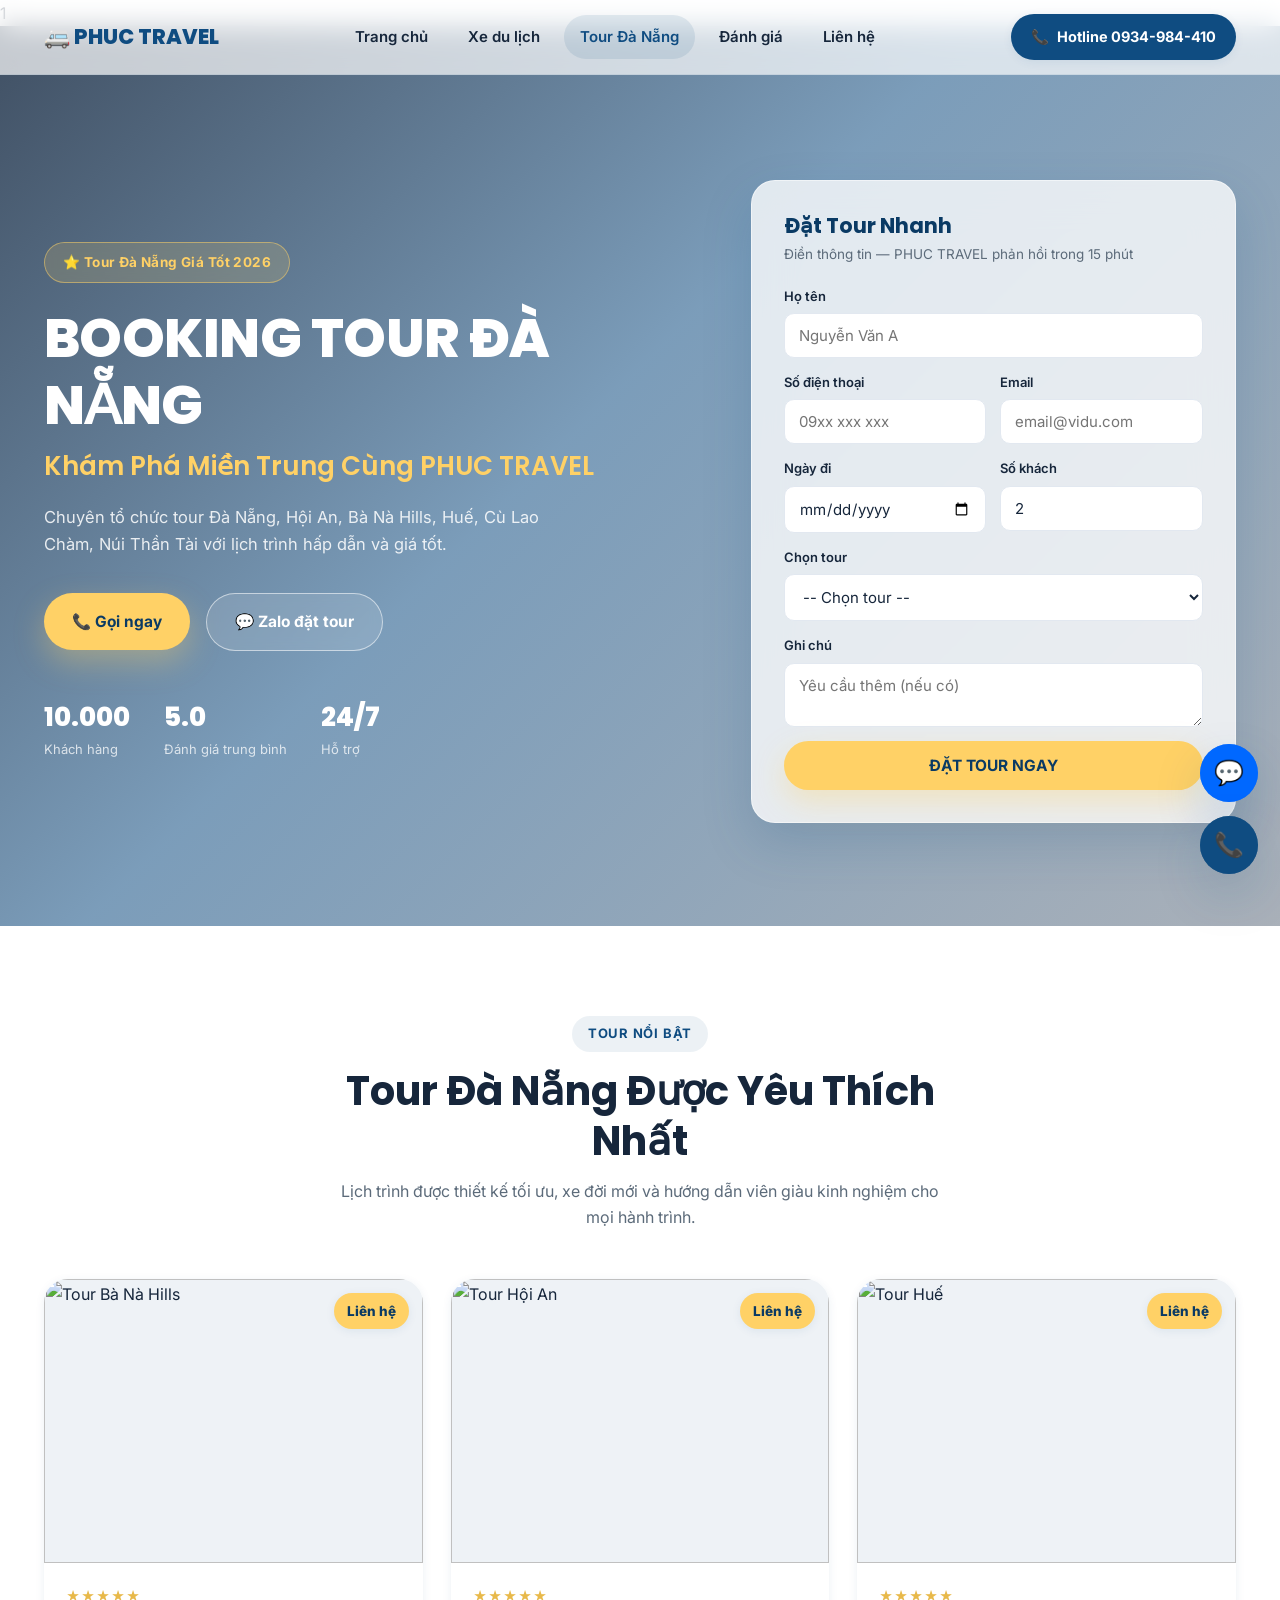
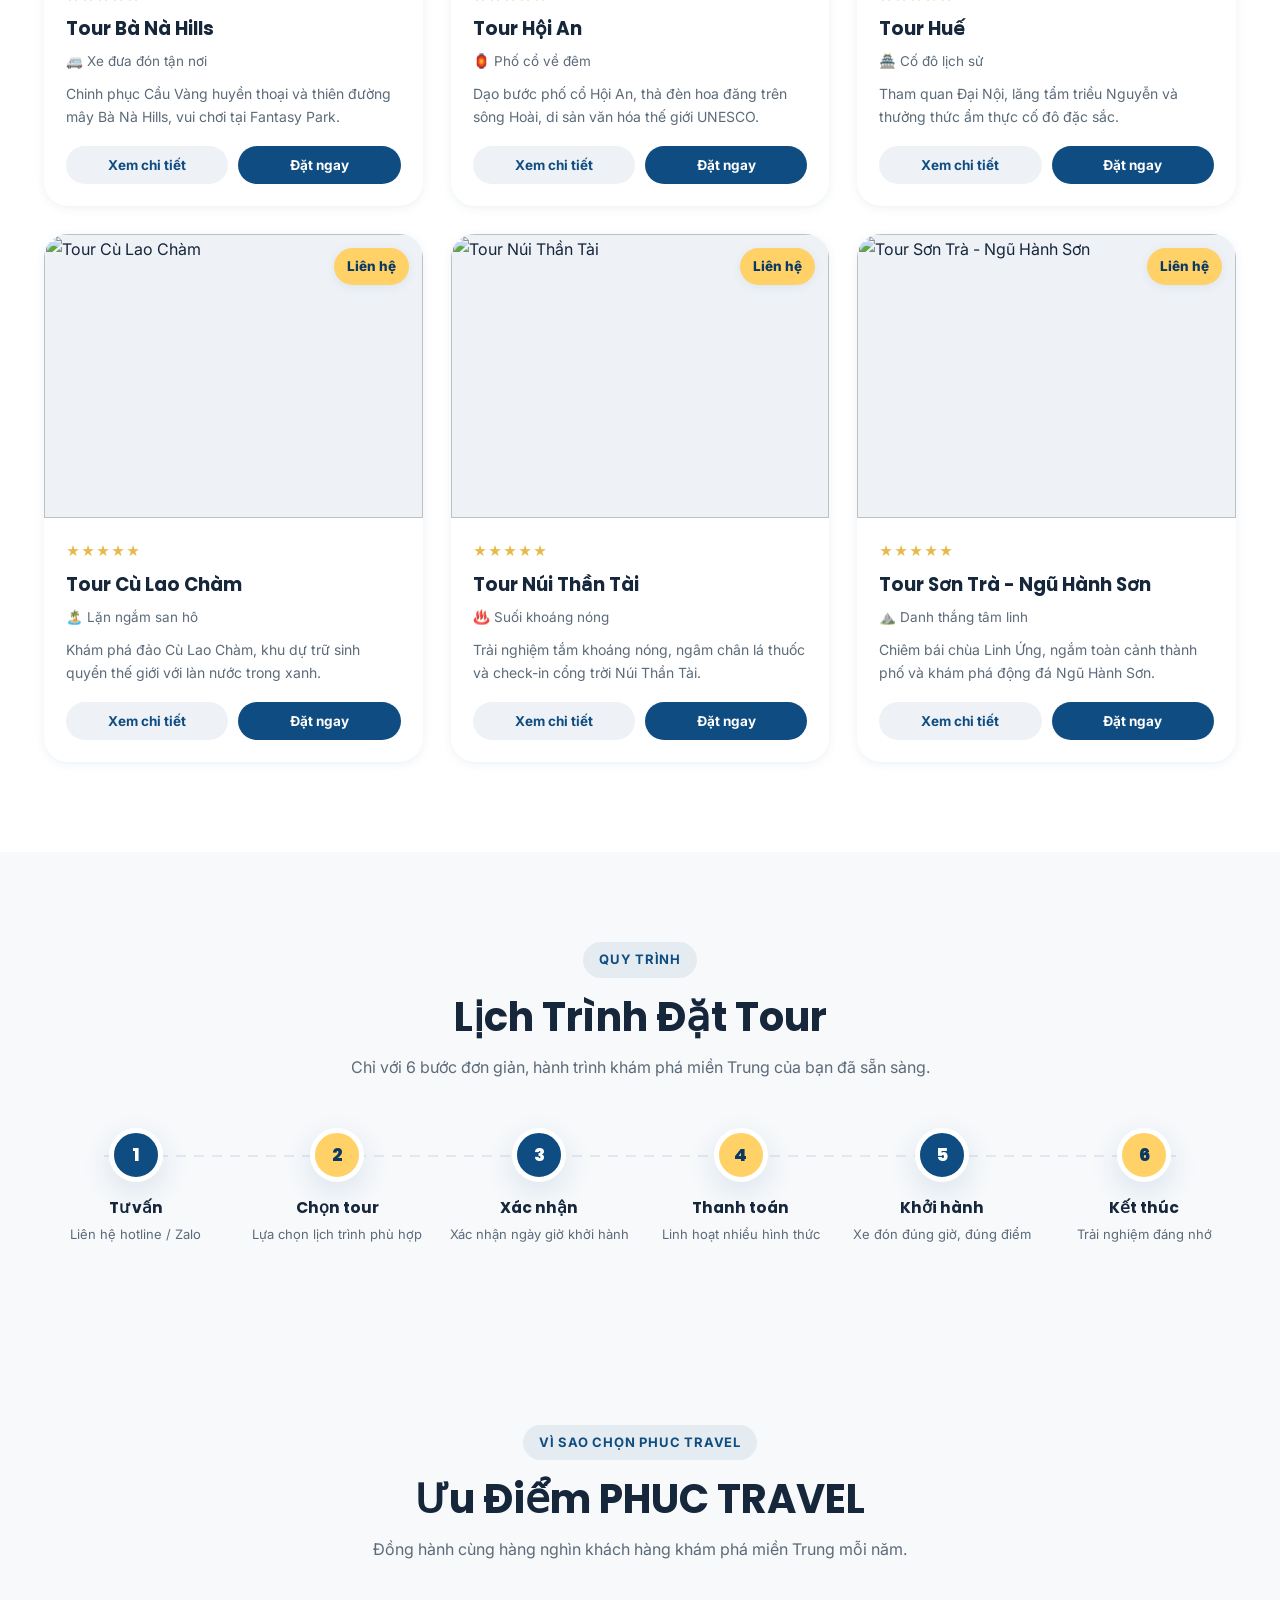
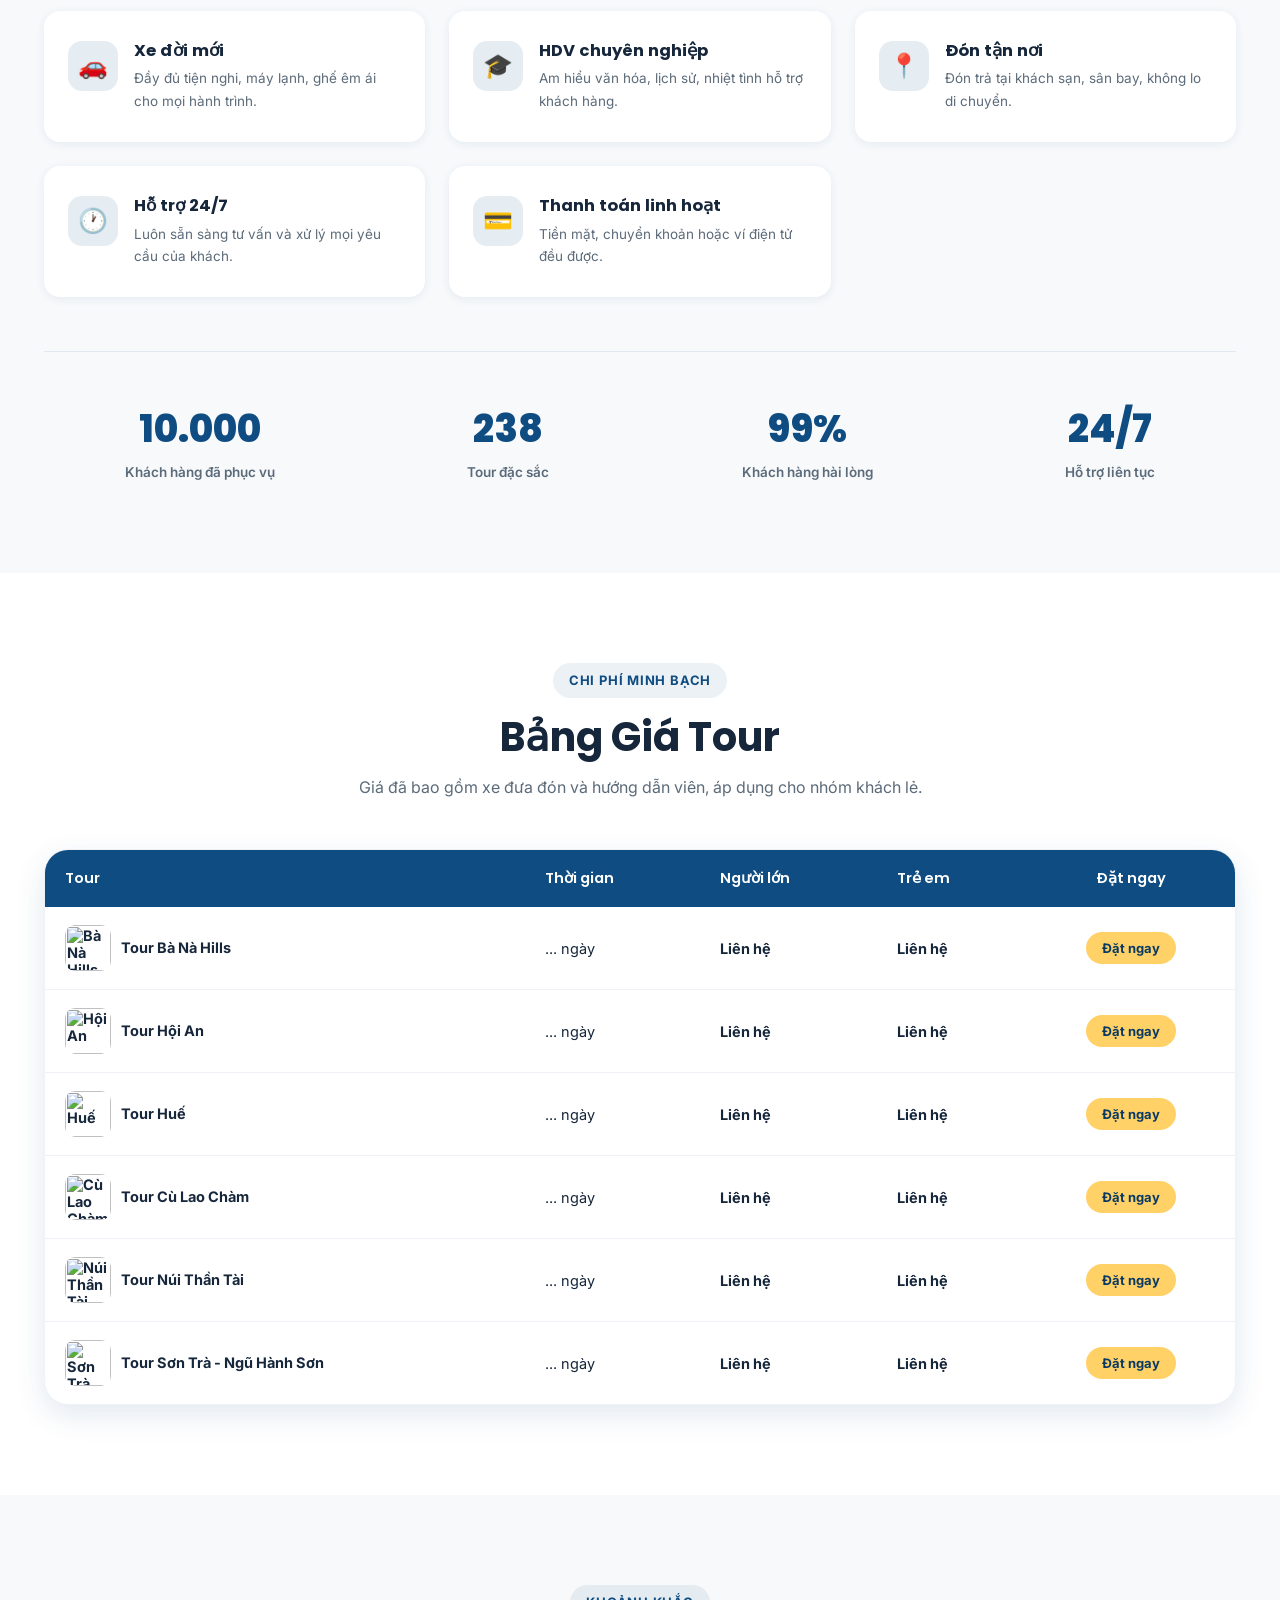
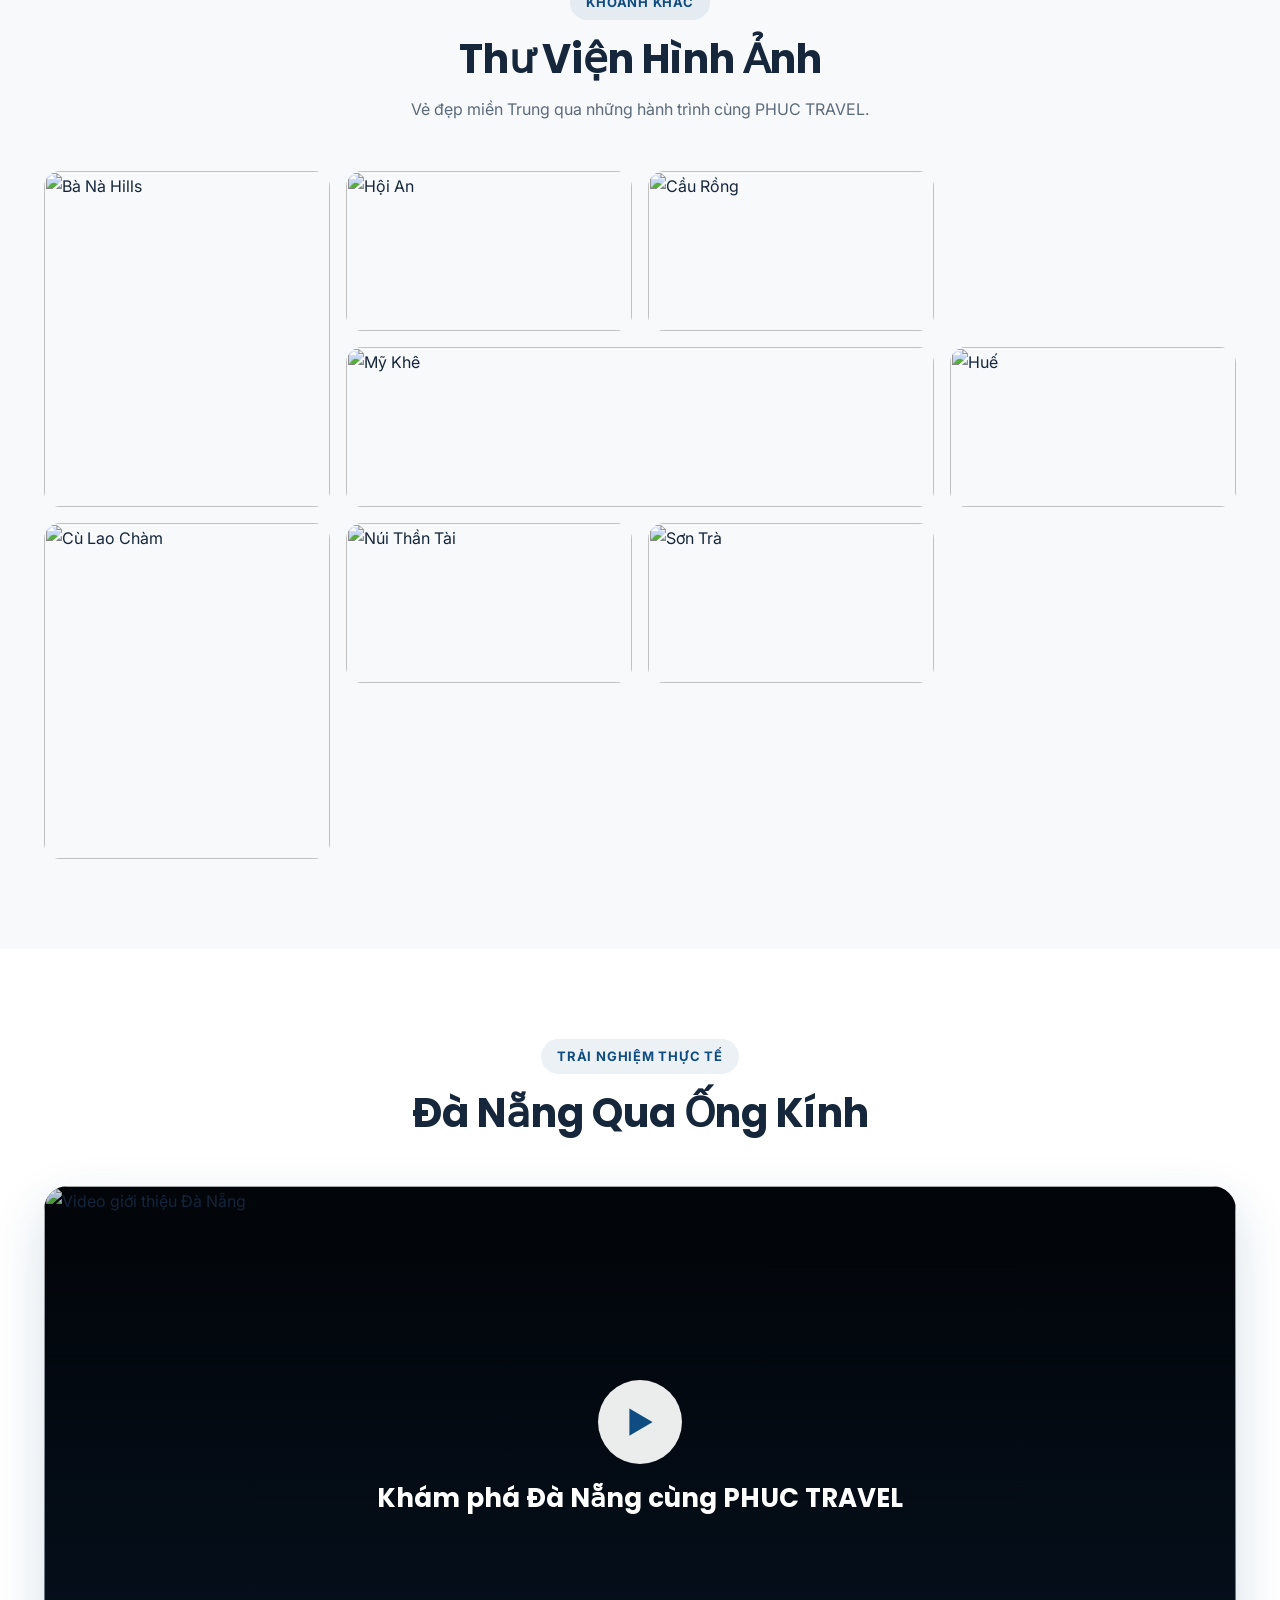
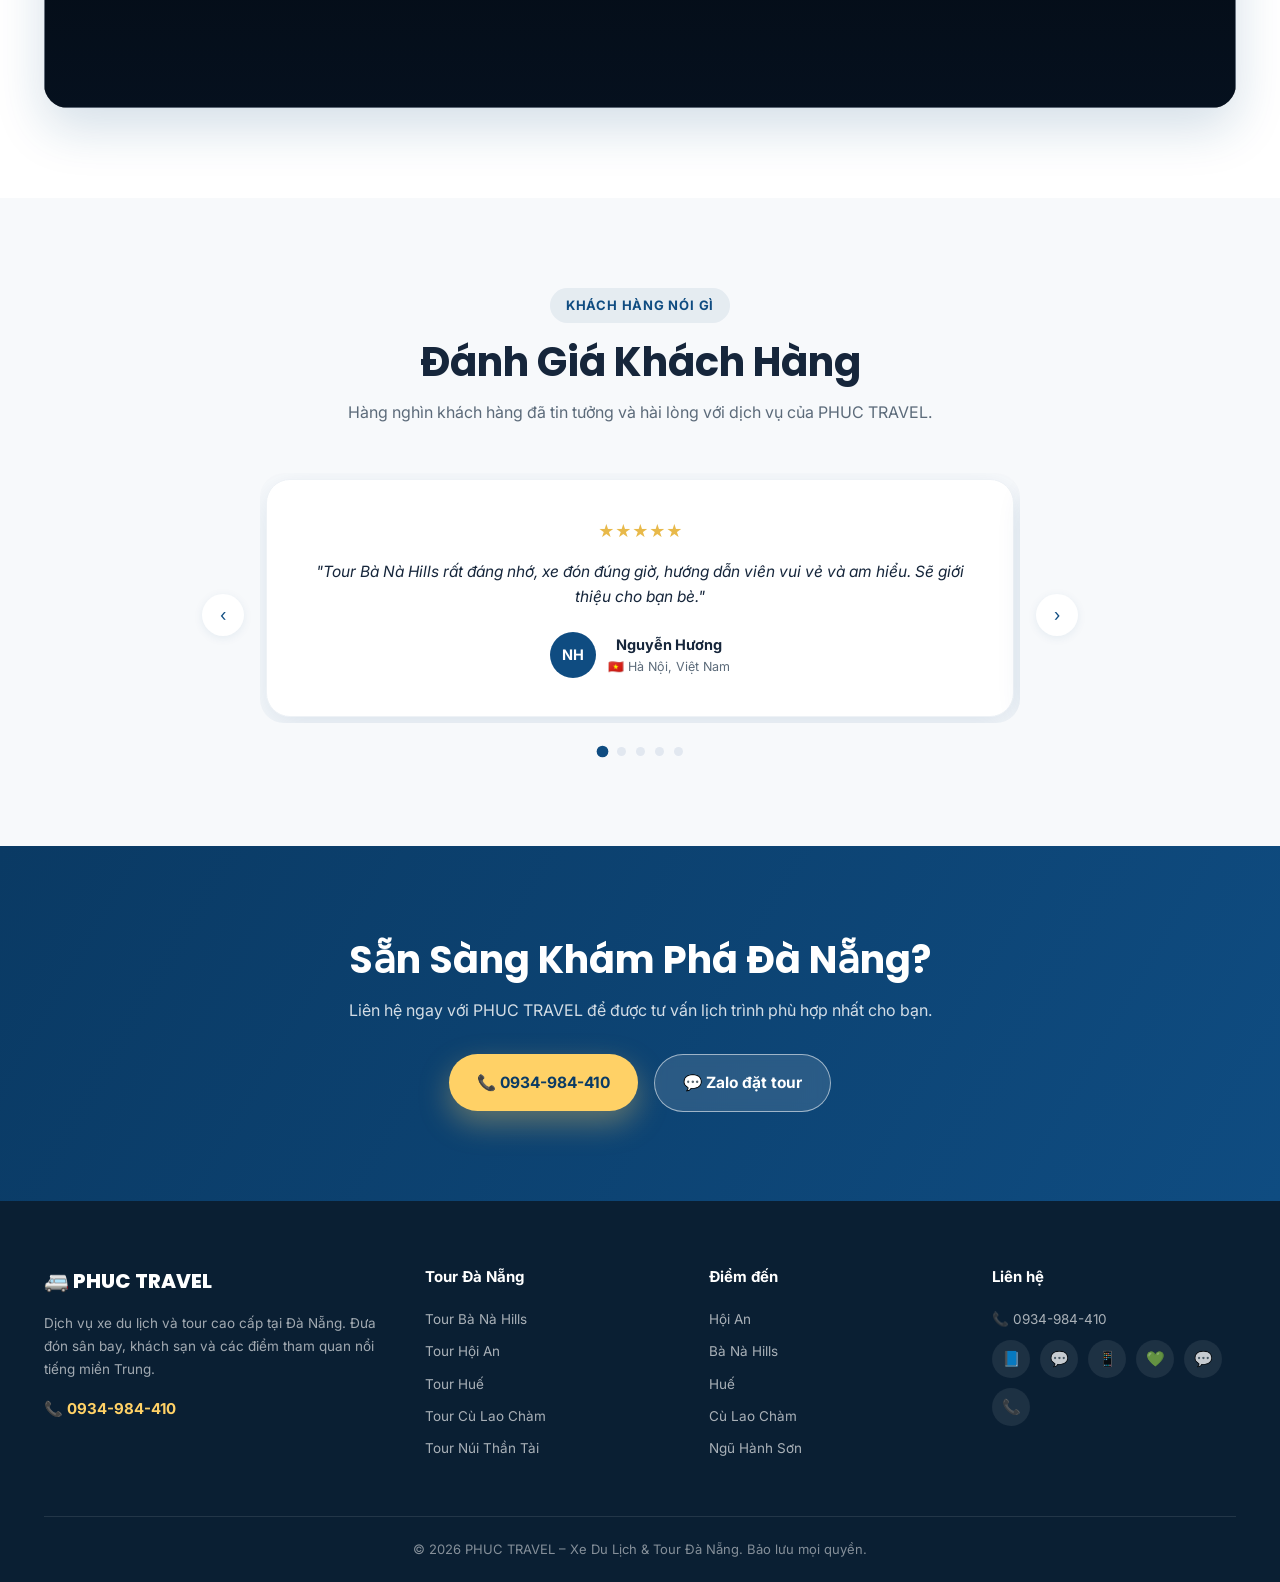
==== booking-tour-da-nang.html @ f53165da "Add files via upload" ====
1<!DOCTYPE html>
<html lang="vi">
<head>
<meta charset="UTF-8">
<meta name="viewport" content="width=device-width, initial-scale=1.0">

<!-- ============================= SEO META ============================= -->
<title>Tour Đà Nẵng Giá Tốt | Tour Bà Nà Hills - Hội An - Huế | PHUC TRAVEL</title>
<meta name="description" content="Đặt tour Đà Nẵng giá tốt cùng PHUC TRAVEL. Tour Bà Nà Hills, Hội An, Huế, Cù Lao Chàm, Núi Thần Tài. Xe đưa đón tận nơi, hỗ trợ 24/7.">
<meta name="keywords" content="booking tour Đà Nẵng, tour Đà Nẵng giá rẻ, tour Bà Nà Hills, tour Hội An, tour Huế, tour Cù Lao Chàm, tour Núi Thần Tài, PHUC TRAVEL">
<meta name="author" content="PHUC TRAVEL">
<meta name="robots" content="index, follow">
<link rel="canonical" href="https://phuctravel.com/booking-tour-da-nang.html">

<!-- Open Graph -->
<meta property="og:type" content="website">
<meta property="og:locale" content="vi_VN">
<meta property="og:url" content="https://phuctravel.com/booking-tour-da-nang.html">
<meta property="og:title" content="Tour Đà Nẵng Giá Tốt | PHUC TRAVEL">
<meta property="og:description" content="Đặt tour Đà Nẵng giá tốt cùng PHUC TRAVEL. Tour Bà Nà Hills, Hội An, Huế, Cù Lao Chàm, Núi Thần Tài. Xe đưa đón tận nơi, hỗ trợ 24/7.">
<meta property="og:image" content="https://images.unsplash.com/photo-1523482580672-f109ba8cb9be?w=1200&q=80">

<!-- Preconnect for performance -->
<link rel="preconnect" href="https://fonts.googleapis.com">
<link rel="preconnect" href="https://fonts.gstatic.com" crossorigin>
<link rel="preconnect" href="https://images.unsplash.com">
<link rel="dns-prefetch" href="https://images.unsplash.com">
<link href="https://fonts.googleapis.com/css2?family=Poppins:wght@500;600;700;800&family=Inter:wght@400;500;600;700&display=swap" rel="stylesheet">

<!-- Favicon (emoji as data uri keeps single-file rule) -->


<link rel="icon" href="data:image/svg+xml,<svg xmlns=%22http://www.w3.org/2000/svg%22 viewBox=%220 0 100 100%22><text y=%22.9em%22 font-size=%2290%22>🚐</text></svg>">


<!-- ============================= JSON-LD SCHEMA ============================= -->
<script type="application/ld+json">
{
  "@context": "https://schema.org",
  "@graph": [
    {
      "@type": "TravelAgency",
      "@id": "https://phuctravel.com/#agency",
      "name": "PHUC TRAVEL",
      "url": "https://phuctravel.com/",
      "logo": "https://phuctravel.com/logo.png",
      "image": "https://images.unsplash.com/photo-1523482580672-f109ba8cb9be?w=1200&q=80",
      "telephone": "+84934984410",
      "priceRange": "$$",
      "address": {
        "@type": "PostalAddress",
        "addressLocality": "Đà Nẵng",
        "addressCountry": "VN"
      },
      "areaServed": "Đà Nẵng, Hội An, Huế",
      "sameAs": [
        "https://www.facebook.com/phuctravel43",
        "https://zalo.me/0934984410"
      ]
    },
    {
      "@type": "BreadcrumbList",
      "itemListElement": [
        { "@type": "ListItem", "position": 1, "name": "Trang chủ", "item": "https://phuctravel.com/" },
        { "@type": "ListItem", "position": 2, "name": "Tour Đà Nẵng", "item": "https://phuctravel.com/booking-tour-da-nang.html#tours" },
        { "@type": "ListItem", "position": 3, "name": "Booking Tour Đà Nẵng", "item": "https://phuctravel.com/booking-tour-da-nang.html" }
      ]
    },
    {
      "@type": "TouristTrip",
      "name": "Tour Bà Nà Hills",
      "description": "Khám phá Cầu Vàng và thiên đường mây Bà Nà Hills trong ngày cùng PHUC TRAVEL.",
      "provider": { "@id": "https://phuctravel.com/#agency" },
      "offers": { "@type": "Offer", "price": "Liên hệ", "priceCurrency": "VND" }
    },
    {
      "@type": "TouristTrip",
      "name": "Tour Hội An",
      "description": "Tham quan phố cổ Hội An, di sản văn hóa thế giới UNESCO, cùng PHUC TRAVEL.",
      "provider": { "@id": "https://phuctravel.com/#agency" },
      "offers": { "@type": "Offer", "price": "Liên hệ", "priceCurrency": "VND" }
    },
    {
      "@type": "TouristTrip",
      "name": "Tour Huế",
      "description": "Khám phá cố đô Huế, Đại Nội và lăng tẩm triều Nguyễn trong ngày.",
      "provider": { "@id": "https://phuctravel.com/#agency" },
      "offers": { "@type": "Offer", "price": "Liên hệ", "priceCurrency": "VND" }
    },
    {
      "@type": "TouristTrip",
      "name": "Tour Cù Lao Chàm",
      "description": "Lặn ngắm san hô và khám phá đảo Cù Lao Chàm, khu dự trữ sinh quyển thế giới.",
      "provider": { "@id": "https://phuctravel.com/#agency" },
      "offers": { "@type": "Offer", "price": "Liên hệ", "priceCurrency": "VND" }
    },
    {
      "@type": "TouristTrip",
      "name": "Tour Núi Thần Tài",
      "description": "Trải nghiệm tắm suối khoáng nóng và khám phá Núi Thần Tài.",
      "provider": { "@id": "https://phuctravel.com/#agency" },
      "offers": { "@type": "Offer", "price": "Liên hệ", "priceCurrency": "VND" }
    },
    {
      "@type": "TouristTrip",
      "name": "Tour Sơn Trà - Ngũ Hành Sơn",
      "description": "Khám phá bán đảo Sơn Trà và danh thắng Ngũ Hành Sơn trong ngày.",
      "provider": { "@id": "https://phuctravel.com/#agency" },
      "offers": { "@type": "Offer", "price": "Liên hệ", "priceCurrency": "VND" }
    },
    {
      "@type": "FAQPage",
      "mainEntity": [
        { "@type": "Question", "name": "Làm thế nào để đặt tour Đà Nẵng tại PHUC TRAVEL?", "acceptedAnswer": { "@type": "Answer", "text": "Bạn có thể điền form đặt tour nhanh trên website, gọi hotline 0934-984-410 hoặc nhắn Zalo để được tư vấn và xác nhận lịch trình." } },
        { "@type": "Question", "name": "Giá tour đã bao gồm những gì?", "acceptedAnswer": { "@type": "Answer", "text": "Giá tour đã bao gồm xe đưa đón, hướng dẫn viên và các chi phí cố định theo chương trình, chưa bao gồm vé tham quan tại một số điểm có công bố riêng." } },
        { "@type": "Question", "name": "Tôi có thể thanh toán bằng hình thức nào?", "acceptedAnswer": { "@type": "Answer", "text": "PHUC TRAVEL hỗ trợ thanh toán tiền mặt, chuyển khoản ngân hàng hoặc ví điện tử, linh hoạt theo nhu cầu khách hàng." } },
        { "@type": "Question", "name": "Có thể hủy hoặc đổi ngày tour không?", "acceptedAnswer": { "@type": "Answer", "text": "Khách hàng có thể đổi ngày khởi hành miễn phí nếu báo trước 24 giờ, chính sách hủy tour áp dụng theo từng loại tour cụ thể." } },
        { "@type": "Question", "name": "Tour có đón tại khách sạn không?", "acceptedAnswer": { "@type": "Answer", "text": "Có, PHUC TRAVEL đón và trả khách tận nơi tại khách sạn hoặc địa điểm lưu trú trong khu vực Đà Nẵng, Hội An." } },
        { "@type": "Question", "name": "Trẻ em có được giảm giá không?", "acceptedAnswer": { "@type": "Answer", "text": "Trẻ em dưới 1 mét được miễn phí, từ 1 đến 1,4 mét áp dụng giá ưu đãi, chi tiết xem tại bảng giá tour." } },
        { "@type": "Question", "name": "Thời gian phản hồi đặt tour là bao lâu?", "acceptedAnswer": { "@type": "Answer", "text": "PHUC TRAVEL phản hồi yêu cầu đặt tour trong vòng 15 phút kể từ khi nhận thông tin." } },
        { "@type": "Question", "name": "Tour Bà Nà Hills có bao gồm vé cáp treo không?", "acceptedAnswer": { "@type": "Answer", "text": "Giá tour cơ bản chưa bao gồm vé cáp treo, quý khách có thể yêu cầu PHUC TRAVEL hỗ trợ mua vé trọn gói khi đặt tour." } },
        { "@type": "Question", "name": "PHUC TRAVEL có hỗ trợ tour ghép đoàn hay riêng theo gia đình không?", "acceptedAnswer": { "@type": "Answer", "text": "PHUC TRAVEL có cả hình thức tour ghép đoàn tiết kiệm và tour riêng theo gia đình, nhóm bạn theo yêu cầu." } },
        { "@type": "Question", "name": "Liên hệ PHUC TRAVEL qua những kênh nào?", "acceptedAnswer": { "@type": "Answer", "text": "Quý khách có thể liên hệ qua hotline 0934-984-410, Zalo, Facebook, WhatsApp, Line hoặc WeChat." } }
      ]
    }
  ]
}
</script>

<style>
/* ====================================================================
   PHUC TRAVEL — Booking Tour Đà Nẵng
   CSS đồng bộ với hệ thống màu / font của phuctravel.com
   ==================================================================== */

:root{
  --primary:#0F4C81;
  --primary-dark:#0a3a64;
  --primary-light:#1c6bb3;
  --secondary:#FFD166;
  --secondary-dark:#e8b94a;
  --bg:#FFFFFF;
  --gray-50:#f7f9fb;
  --gray-100:#eef2f6;
  --gray-200:#e2e8f0;
  --text-dark:#16263b;
  --text-gray:#5c6b7a;
  --white:#ffffff;
  --radius-sm:10px;
  --radius-md:16px;
  --radius-lg:24px;
  --radius-full:999px;
  --shadow-sm:0 2px 10px rgba(15,76,129,.08);
  --shadow-md:0 10px 30px rgba(15,76,129,.12);
  --shadow-lg:0 20px 50px rgba(15,76,129,.18);
  --glass:rgba(255,255,255,.78);
  --font-head:'Poppins',sans-serif;
  --font-body:'Inter',sans-serif;
}

*{margin:0;padding:0;box-sizing:border-box;}
html{scroll-behavior:smooth;}
body{
  font-family:var(--font-body);
  color:var(--text-dark);
  background:var(--bg);
  line-height:1.65;
  overflow-x:hidden;
  -webkit-font-smoothing:antialiased;
}
img{max-width:100%;display:block;}
a{text-decoration:none;color:inherit;}
ul{list-style:none;}
button{font-family:inherit;cursor:pointer;border:none;background:none;}
input,select,textarea{font-family:inherit;font-size:15px;}
.container{max-width:1240px;margin:0 auto;padding:0 24px;}
section{position:relative;}
h1,h2,h3,h4{font-family:var(--font-head);color:var(--text-dark);line-height:1.25;}

/* ---------- Reveal-on-scroll base classes ---------- */
.reveal{opacity:0;transform:translateY(36px);transition:opacity .8s cubic-bezier(.22,.9,.32,1),transform .8s cubic-bezier(.22,.9,.32,1);}
.reveal.fade-in{transform:none;}
.reveal.zoom-in{transform:scale(.92);}
.reveal.is-visible{opacity:1;transform:none;}
@media (prefers-reduced-motion:reduce){
  .reveal{opacity:1;transform:none;transition:none;}
}

/* ---------- Eyebrow / section heading ---------- */
.eyebrow{
  display:inline-flex;align-items:center;gap:8px;
  font-size:13px;font-weight:700;letter-spacing:.06em;text-transform:uppercase;
  color:var(--primary);background:rgba(15,76,129,.08);
  padding:7px 16px;border-radius:var(--radius-full);margin-bottom:14px;
}
.section-title{font-size:clamp(26px,3.4vw,40px);font-weight:700;margin-bottom:12px;}
.section-sub{color:var(--text-gray);font-size:16px;max-width:620px;}
.section-head{text-align:center;margin:0 auto 48px;max-width:680px;}

/* ===================================================================
   HEADER
   =================================================================== */
.site-header{
  position:fixed;top:0;left:0;right:0;z-index:1000;
  background:rgba(255,255,255,.7);
  backdrop-filter:blur(14px);-webkit-backdrop-filter:blur(14px);
  border-bottom:1px solid rgba(15,76,129,.08);
  transition:background .35s ease,box-shadow .35s ease,padding .35s ease;
  padding:14px 0;
}
.site-header.scrolled{background:rgba(255,255,255,.96);box-shadow:var(--shadow-sm);padding:9px 0;}
.header-inner{display:flex;align-items:center;justify-content:space-between;gap:20px;}
.logo{font-family:var(--font-head);font-weight:800;font-size:21px;color:var(--primary);display:flex;align-items:center;gap:8px;white-space:nowrap;}
.logo span{color:var(--secondary-dark);}

.main-nav{display:flex;align-items:center;gap:8px;}
.main-nav a{
  font-weight:600;font-size:15px;color:var(--text-dark);
  padding:10px 16px;border-radius:var(--radius-full);
  transition:background .25s,color .25s;position:relative;
}
.main-nav a:hover{background:rgba(15,76,129,.08);color:var(--primary);}
.main-nav a.active{color:var(--primary);background:rgba(15,76,129,.1);}

.header-actions{display:flex;align-items:center;gap:12px;}
.btn-hotline{
  display:flex;align-items:center;gap:8px;
  background:var(--primary);color:var(--white);
  padding:11px 20px;border-radius:var(--radius-full);
  font-weight:700;font-size:14.5px;white-space:nowrap;
  box-shadow:var(--shadow-sm);transition:transform .25s,box-shadow .25s,background .25s;
}
.btn-hotline:hover{background:var(--primary-light);transform:translateY(-2px);box-shadow:var(--shadow-md);}

.hamburger{display:none;flex-direction:column;gap:5px;width:34px;height:34px;align-items:center;justify-content:center;z-index:1100;}
.hamburger span{display:block;width:24px;height:2.5px;background:var(--primary);border-radius:2px;transition:transform .3s,opacity .3s;}
.hamburger.active span:nth-child(1){transform:translateY(7.5px) rotate(45deg);}
.hamburger.active span:nth-child(2){opacity:0;}
.hamburger.active span:nth-child(3){transform:translateY(-7.5px) rotate(-45deg);}

/* ===================================================================
   HERO
   =================================================================== */
.hero{
  min-height:100vh;display:flex;align-items:center;
  padding:140px 0 90px;position:relative;
  background:
    linear-gradient(135deg,rgba(10,30,55,.78) 0%,rgba(15,76,129,.55) 45%,rgba(10,30,55,.35) 100%),
    url('https://images.unsplash.com/photo-1523482580672-f109ba8cb9be?w=1800&q=80') center/cover no-repeat;
}
.hero-grid{display:grid;grid-template-columns:1.15fr .85fr;gap:50px;align-items:center;}
.hero-badge{
  display:inline-flex;align-items:center;gap:8px;
  background:rgba(255,209,102,.16);border:1px solid rgba(255,209,102,.5);
  color:var(--secondary);font-weight:700;font-size:13.5px;letter-spacing:.03em;
  padding:8px 18px;border-radius:var(--radius-full);margin-bottom:22px;
  backdrop-filter:blur(6px);
}
.hero-content h1{
  color:var(--white);font-weight:800;
  font-size:clamp(32px,5vw,54px);letter-spacing:-.01em;margin-bottom:10px;
}
.hero-content h2{
  color:var(--secondary);font-weight:600;
  font-size:clamp(18px,2.2vw,26px);margin-bottom:22px;
}
.hero-content p{color:rgba(255,255,255,.86);font-size:16.5px;max-width:540px;margin-bottom:34px;}
.hero-cta{display:flex;gap:16px;flex-wrap:wrap;}
.btn{
  display:inline-flex;align-items:center;justify-content:center;gap:9px;
  padding:15px 28px;border-radius:var(--radius-full);
  font-weight:700;font-size:15.5px;transition:transform .25s,box-shadow .25s,background .25s,color .25s;
  white-space:nowrap;
}
.btn-primary{background:var(--secondary);color:var(--primary-dark);box-shadow:0 12px 30px rgba(255,209,102,.35);}
.btn-primary:hover{transform:translateY(-3px);box-shadow:0 16px 36px rgba(255,209,102,.45);}
.btn-outline{background:rgba(255,255,255,.12);color:var(--white);border:1.5px solid rgba(255,255,255,.55);backdrop-filter:blur(6px);}
.btn-outline:hover{background:rgba(255,255,255,.22);transform:translateY(-3px);}
.btn-block{width:100%;}

.hero-stats{display:flex;gap:34px;margin-top:46px;}
.hero-stat b{display:block;color:var(--white);font-family:var(--font-head);font-size:26px;font-weight:800;}
.hero-stat span{color:rgba(255,255,255,.75);font-size:13px;}

/* ---- Quick booking form card ---- */
.quick-form{
  background:var(--glass);backdrop-filter:blur(20px);-webkit-backdrop-filter:blur(20px);
  border:1px solid rgba(255,255,255,.5);
  border-radius:var(--radius-lg);padding:32px;box-shadow:var(--shadow-lg);
}
.quick-form h3{font-size:21px;font-weight:700;margin-bottom:4px;color:var(--primary-dark);}
.quick-form .qf-sub{color:var(--text-gray);font-size:13.5px;margin-bottom:20px;}
.form-row{margin-bottom:14px;}
.form-row label{display:block;font-size:13px;font-weight:600;color:var(--text-dark);margin-bottom:6px;}
.form-row input,.form-row select,.form-row textarea{
  width:100%;padding:12px 14px;border:1.5px solid var(--gray-200);
  border-radius:var(--radius-sm);background:var(--white);color:var(--text-dark);
  transition:border-color .25s,box-shadow .25s;
}
.form-row input:focus,.form-row select:focus,.form-row textarea:focus{
  outline:none;border-color:var(--primary);box-shadow:0 0 0 3px rgba(15,76,129,.12);
}
.form-row textarea{resize:vertical;min-height:64px;}
.form-grid-2{display:grid;grid-template-columns:1fr 1fr;gap:14px;}

/* ===================================================================
   TOUR HOT CARDS
   =================================================================== */
.tours-grid{display:grid;grid-template-columns:repeat(3,1fr);gap:28px;}
.tour-card{
  background:var(--white);border-radius:var(--radius-lg);overflow:hidden;
  box-shadow:var(--shadow-sm);transition:transform .4s cubic-bezier(.22,.9,.32,1),box-shadow .4s;
  display:flex;flex-direction:column;
}
.tour-card:hover{transform:translateY(-10px);box-shadow:var(--shadow-lg);}
.tour-img{position:relative;aspect-ratio:4/3;overflow:hidden;background:var(--gray-100);}
.tour-img img{width:100%;height:100%;object-fit:cover;transition:transform .6s ease;}
.tour-card:hover .tour-img img{transform:scale(1.08);}
.tour-price-tag{
  position:absolute;top:14px;right:14px;background:var(--secondary);color:var(--primary-dark);
  font-weight:800;font-size:13.5px;padding:7px 13px;border-radius:var(--radius-full);box-shadow:var(--shadow-sm);
}
.tour-body{padding:22px;display:flex;flex-direction:column;gap:10px;flex:1;}
.tour-stars{color:var(--secondary-dark);font-size:13.5px;letter-spacing:1px;}
.tour-body h3{font-size:18.5px;font-weight:700;}
.tour-meta{display:flex;align-items:center;gap:6px;color:var(--text-gray);font-size:13.5px;}
.tour-body p{color:var(--text-gray);font-size:14px;flex:1;}
.tour-actions{display:flex;gap:10px;margin-top:8px;}
.btn-sm{padding:11px 16px;font-size:13.5px;border-radius:var(--radius-full);font-weight:700;flex:1;text-align:center;transition:transform .25s,background .25s,color .25s;}
.btn-sm.ghost{background:var(--gray-100);color:var(--primary);}
.btn-sm.ghost:hover{background:var(--gray-200);}
.btn-sm.solid{background:var(--primary);color:var(--white);}
.btn-sm.solid:hover{background:var(--primary-light);transform:translateY(-2px);}

/* ===================================================================
   TIMELINE
   =================================================================== */
.timeline{display:grid;grid-template-columns:repeat(6,1fr);gap:18px;position:relative;}
.timeline::before{
  content:'';position:absolute;top:27px;left:5%;right:5%;height:2px;
  background:repeating-linear-gradient(90deg,var(--gray-200) 0 10px,transparent 10px 18px);
  z-index:0;
}
.tl-step{text-align:center;position:relative;z-index:1;}
.tl-num{
  width:54px;height:54px;border-radius:50%;background:var(--primary);color:var(--white);
  display:flex;align-items:center;justify-content:center;font-family:var(--font-head);
  font-weight:800;font-size:18px;margin:0 auto 16px;box-shadow:var(--shadow-md);
  border:5px solid var(--bg);
}
.tl-step:nth-child(even) .tl-num{background:var(--secondary);color:var(--primary-dark);}
.tl-step h4{font-size:15.5px;font-weight:700;margin-bottom:6px;}
.tl-step p{font-size:13px;color:var(--text-gray);}

/* ===================================================================
   FEATURES / ƯU ĐIỂM
   =================================================================== */
.features-wrap{background:var(--gray-50);}
.features-grid{display:grid;grid-template-columns:repeat(3,1fr);gap:24px;}
.feature-card{
  background:var(--white);border-radius:var(--radius-md);padding:30px 24px;
  box-shadow:var(--shadow-sm);text-align:left;transition:transform .35s,box-shadow .35s;
  display:flex;gap:16px;align-items:flex-start;
}
.feature-card:hover{transform:translateY(-6px);box-shadow:var(--shadow-md);}
.feature-icon{
  width:50px;height:50px;flex:0 0 50px;border-radius:14px;background:rgba(15,76,129,.1);
  display:flex;align-items:center;justify-content:center;font-size:24px;
}
.feature-card h4{font-size:16.5px;font-weight:700;margin-bottom:6px;}
.feature-card p{font-size:13.5px;color:var(--text-gray);}

.stats-strip{display:flex;justify-content:space-around;flex-wrap:wrap;gap:30px;margin-top:54px;padding-top:46px;border-top:1px solid var(--gray-200);}
.stat-item{text-align:center;}
.stat-item b{display:block;font-family:var(--font-head);font-size:38px;font-weight:800;color:var(--primary);}
.stat-item span{color:var(--text-gray);font-size:13.5px;font-weight:600;}

/* ===================================================================
   PRICING TABLE
   =================================================================== */
.price-table-wrap{
  background:var(--white);border-radius:var(--radius-lg);box-shadow:var(--shadow-md);
  overflow:hidden;border:1px solid var(--gray-100);
}
table.price-table{width:100%;border-collapse:collapse;}
.price-table thead tr{background:var(--primary);}
.price-table thead th{color:var(--white);font-family:var(--font-head);font-weight:600;font-size:14.5px;padding:18px 20px;text-align:left;}
.price-table thead th:last-child,.price-table tbody td:last-child{text-align:center;}
.price-table tbody td{padding:18px 20px;font-size:14.5px;border-bottom:1px solid var(--gray-100);color:var(--text-dark);}
.price-table tbody tr{transition:background .25s;}
.price-table tbody tr:hover{background:rgba(255,209,102,.12);}
.price-table tbody tr:last-child td{border-bottom:none;}
.price-table .tour-name{font-weight:700;display:flex;align-items:center;gap:10px;}
.price-table .tour-name img{width:46px;height:46px;border-radius:10px;object-fit:cover;}
.price-cell{font-weight:700;color:var(--primary);}
.mini-btn{
  display:inline-block;background:var(--secondary);color:var(--primary-dark);
  font-weight:700;font-size:13px;padding:8px 16px;border-radius:var(--radius-full);
  transition:transform .25s,box-shadow .25s;
}
.mini-btn:hover{transform:translateY(-2px);box-shadow:var(--shadow-sm);}

/* ===================================================================
   GALLERY (masonry)
   =================================================================== */
.gallery-grid{
  display:grid;grid-template-columns:repeat(4,1fr);grid-auto-rows:160px;gap:16px;
}
.gallery-item{position:relative;border-radius:var(--radius-md);overflow:hidden;cursor:pointer;}
.gallery-item img{width:100%;height:100%;object-fit:cover;transition:transform .5s ease;}
.gallery-item:hover img{transform:scale(1.1);}
.gallery-item::after{
  content:'🔍';position:absolute;inset:0;display:flex;align-items:center;justify-content:center;
  font-size:26px;color:#fff;background:rgba(15,76,129,0);opacity:0;transition:opacity .3s,background .3s;
}
.gallery-item:hover::after{opacity:1;background:rgba(15,76,129,.45);}
.gallery-item span.caption{
  position:absolute;bottom:0;left:0;right:0;padding:10px 12px;
  background:linear-gradient(transparent,rgba(0,0,0,.6));color:#fff;font-size:12.5px;font-weight:600;
  opacity:0;transform:translateY(8px);transition:opacity .3s,transform .3s;
}
.gallery-item:hover span.caption{opacity:1;transform:none;}
.g-tall{grid-row:span 2;}
.g-wide{grid-column:span 2;}

/* Lightbox */
.lightbox{
  position:fixed;inset:0;background:rgba(8,18,30,.92);z-index:2000;
  display:flex;align-items:center;justify-content:center;opacity:0;visibility:hidden;
  transition:opacity .3s;padding:20px;
}
.lightbox.open{opacity:1;visibility:visible;}
.lightbox img{max-width:88vw;max-height:82vh;border-radius:var(--radius-md);box-shadow:0 30px 80px rgba(0,0,0,.5);}
.lightbox-close,.lightbox-prev,.lightbox-next{
  position:absolute;color:#fff;font-size:26px;width:48px;height:48px;border-radius:50%;
  background:rgba(255,255,255,.12);display:flex;align-items:center;justify-content:center;
  transition:background .25s;
}
.lightbox-close:hover,.lightbox-prev:hover,.lightbox-next:hover{background:rgba(255,255,255,.25);}
.lightbox-close{top:24px;right:24px;}
.lightbox-prev{left:24px;top:50%;transform:translateY(-50%);}
.lightbox-next{right:24px;top:50%;transform:translateY(-50%);}

/* ===================================================================
   VIDEO
   =================================================================== */
.video-banner{
  position:relative;border-radius:var(--radius-lg);overflow:hidden;aspect-ratio:16/7;
  box-shadow:var(--shadow-lg);background:#000;
}
.video-banner img{width:100%;height:100%;object-fit:cover;}
.video-banner iframe{width:100%;height:100%;border:0;position:absolute;inset:0;}
.video-overlay{position:absolute;inset:0;background:linear-gradient(180deg,rgba(10,30,55,.15),rgba(10,30,55,.55));display:flex;flex-direction:column;align-items:center;justify-content:center;gap:18px;}
.play-btn{
  width:84px;height:84px;border-radius:50%;background:rgba(255,255,255,.92);
  display:flex;align-items:center;justify-content:center;font-size:30px;color:var(--primary);
  box-shadow:0 0 0 0 rgba(255,255,255,.7);animation:playpulse 2.4s infinite;transition:transform .25s;
}
.play-btn:hover{transform:scale(1.08);}
@keyframes playpulse{
  0%{box-shadow:0 0 0 0 rgba(255,255,255,.55);}
  70%{box-shadow:0 0 0 22px rgba(255,255,255,0);}
  100%{box-shadow:0 0 0 0 rgba(255,255,255,0);}
}
.video-overlay h3{color:#fff;font-size:clamp(18px,2.4vw,26px);}

/* ===================================================================
   TESTIMONIALS
   =================================================================== */
.testi-wrap{position:relative;max-width:760px;margin:0 auto;}
.testi-track{overflow:hidden;border-radius:var(--radius-lg);}
.testi-slides{display:flex;transition:transform .55s cubic-bezier(.22,.9,.32,1);}
.testi-slide{flex:0 0 100%;padding:6px;}
.testi-card{
  background:var(--white);border:1px solid var(--gray-100);border-radius:var(--radius-lg);
  padding:38px 36px;box-shadow:var(--shadow-md);text-align:center;
}
.testi-stars{color:var(--secondary-dark);font-size:16px;margin-bottom:14px;}
.testi-card p{font-size:15.5px;color:var(--text-dark);margin-bottom:22px;font-style:italic;}
.testi-person{display:flex;align-items:center;justify-content:center;gap:12px;}
.testi-avatar{
  width:46px;height:46px;border-radius:50%;background:var(--primary);color:#fff;
  display:flex;align-items:center;justify-content:center;font-weight:700;font-size:14.5px;
}
.testi-person b{font-size:14.5px;}
.testi-person span{color:var(--text-gray);font-size:12.5px;display:block;}
.testi-nav{display:flex;justify-content:center;gap:10px;margin-top:24px;}
.testi-dot{width:9px;height:9px;border-radius:50%;background:var(--gray-200);transition:background .25s,transform .25s;}
.testi-dot.active{background:var(--primary);transform:scale(1.3);}
.testi-arrow{
  position:absolute;top:50%;transform:translateY(-50%);width:42px;height:42px;border-radius:50%;
  background:var(--white);box-shadow:var(--shadow-sm);display:flex;align-items:center;justify-content:center;
  color:var(--primary);font-size:17px;transition:background .25s;
}
.testi-arrow:hover{background:var(--gray-100);}
.testi-arrow.prev{left:-58px;}
.testi-arrow.next{right:-58px;}
@media (max-width:860px){.testi-arrow{display:none;}}

/* ===================================================================
   FAQ
   =================================================================== */
.faq-list{max-width:760px;margin:0 auto;display:flex;flex-direction:column;gap:12px;}
.faq-item{background:var(--white);border:1px solid var(--gray-100);border-radius:var(--radius-md);overflow:hidden;box-shadow:var(--shadow-sm);}
.faq-q{
  display:flex;align-items:center;justify-content:space-between;gap:16px;
  padding:19px 24px;font-weight:600;font-size:15.5px;color:var(--text-dark);
}
.faq-q .icon{flex:0 0 24px;width:24px;height:24px;border-radius:50%;background:var(--gray-100);
  display:flex;align-items:center;justify-content:center;font-size:14px;color:var(--primary);
  transition:transform .3s,background .3s;}
.faq-item.open .faq-q .icon{transform:rotate(45deg);background:var(--secondary);color:var(--primary-dark);}
.faq-a{max-height:0;overflow:hidden;transition:max-height .35s ease;}
.faq-a-inner{padding:0 24px 20px;color:var(--text-gray);font-size:14.5px;}

/* ===================================================================
   CTA
   =================================================================== */
.cta-section{background:linear-gradient(120deg,var(--primary-dark),var(--primary));text-align:center;color:#fff;}
.cta-section h2{color:#fff;font-size:clamp(26px,4vw,38px);margin-bottom:14px;}
.cta-section p{color:rgba(255,255,255,.82);margin-bottom:30px;font-size:16px;}
.cta-btns{display:flex;justify-content:center;gap:16px;flex-wrap:wrap;}

/* ===================================================================
   FOOTER
   =================================================================== */
.site-footer{background:#0a1f33;color:rgba(255,255,255,.75);padding:64px 0 0;}
.footer-grid{display:grid;grid-template-columns:1.4fr 1fr 1fr 1fr;gap:40px;padding-bottom:46px;}
.footer-logo{font-family:var(--font-head);font-weight:800;font-size:20px;color:#fff;display:flex;align-items:center;gap:8px;margin-bottom:14px;}
.footer-grid p{font-size:13.5px;line-height:1.7;color:rgba(255,255,255,.62);}
.footer-hotline{display:inline-flex;align-items:center;gap:8px;margin-top:16px;color:var(--secondary);font-weight:700;font-size:15px;}
.footer-col h5{color:#fff;font-size:15px;font-weight:700;margin-bottom:18px;}
.footer-col ul li{margin-bottom:10px;font-size:13.5px;}
.footer-col ul li a{color:rgba(255,255,255,.65);transition:color .25s,padding-left .25s;}
.footer-col ul li a:hover{color:var(--secondary);padding-left:4px;}
.footer-social{display:flex;gap:10px;flex-wrap:wrap;margin-top:6px;}
.footer-social a{
  width:38px;height:38px;border-radius:50%;background:rgba(255,255,255,.08);
  display:flex;align-items:center;justify-content:center;font-size:15px;transition:background .25s,transform .25s;
}
.footer-social a:hover{background:var(--secondary);color:var(--primary-dark);transform:translateY(-3px);}
.footer-bottom{
  border-top:1px solid rgba(255,255,255,.1);padding:22px 0;text-align:center;font-size:13px;color:rgba(255,255,255,.5);
}

/* ===================================================================
   FLOATING BUTTONS
   =================================================================== */
.floating-btns{position:fixed;bottom:26px;right:22px;z-index:900;display:flex;flex-direction:column;gap:14px;}
.fab{
  width:58px;height:58px;border-radius:50%;display:flex;align-items:center;justify-content:center;
  font-size:24px;color:#fff;box-shadow:var(--shadow-lg);position:relative;
}
.fab.fab-call{background:var(--primary);}
.fab.fab-zalo{background:#0068ff;}
.fab::before{
  content:'';position:absolute;inset:0;border-radius:50%;background:inherit;opacity:.55;
  animation:fabpulse 1.8s infinite;z-index:-1;
}
@keyframes fabpulse{0%{transform:scale(1);opacity:.55;}100%{transform:scale(1.9);opacity:0;}}

/* ===================================================================
   TOAST
   =================================================================== */
.toast{
  position:fixed;top:100px;right:24px;z-index:3000;
  background:var(--white);border-left:5px solid var(--primary);border-radius:var(--radius-sm);
  box-shadow:var(--shadow-lg);padding:18px 22px;max-width:340px;
  display:flex;gap:12px;align-items:flex-start;
  transform:translateX(120%);opacity:0;transition:transform .4s cubic-bezier(.22,.9,.32,1),opacity .4s;
}
.toast.show{transform:translateX(0);opacity:1;}
.toast .t-icon{font-size:22px;}
.toast b{display:block;font-size:14.5px;margin-bottom:3px;}
.toast span{font-size:13px;color:var(--text-gray);}

/* ===================================================================
   SECTION SPACING
   =================================================================== */
.py{padding:90px 0;}

/* ===================================================================
   RESPONSIVE
   =================================================================== */
@media (max-width:1080px){
  .hero-grid{grid-template-columns:1fr;}
  .quick-form{max-width:520px;}
  .tours-grid{grid-template-columns:repeat(2,1fr);}
  .features-grid{grid-template-columns:repeat(2,1fr);}
  .gallery-grid{grid-template-columns:repeat(3,1fr);}
  .footer-grid{grid-template-columns:1fr 1fr;}
}
@media (max-width:860px){
  .main-nav{position:fixed;top:0;right:0;height:100vh;width:78%;max-width:320px;
    background:var(--white);flex-direction:column;align-items:flex-start;
    padding:100px 30px 30px;gap:6px;box-shadow:-10px 0 40px rgba(0,0,0,.12);
    transform:translateX(100%);transition:transform .4s cubic-bezier(.22,.9,.32,1);}
  .main-nav.open{transform:translateX(0);}
  .main-nav a{width:100%;padding:14px 16px;}
  .hamburger{display:flex;}
  .btn-hotline span.label{display:none;}
  .timeline{grid-template-columns:repeat(3,1fr);row-gap:40px;}
  .timeline::before{display:none;}
}
@media (max-width:680px){
  .tours-grid{grid-template-columns:1fr;}
  .features-grid{grid-template-columns:1fr;}
  .gallery-grid{grid-template-columns:repeat(2,1fr);grid-auto-rows:130px;}
  .footer-grid{grid-template-columns:1fr;gap:30px;}
  .timeline{grid-template-columns:repeat(2,1fr);}
  table.price-table{font-size:13px;}
  .price-table thead th,.price-table tbody td{padding:12px 10px;}
  .price-table .tour-name img{display:none;}
  .hero-stats{gap:22px;}
  .py{padding:60px 0;}
  .lightbox-prev,.lightbox-next{width:40px;height:40px;font-size:20px;}
}
@media (max-width:480px){
  .form-grid-2{grid-template-columns:1fr;}
  .gallery-grid{grid-template-columns:repeat(2,1fr);grid-auto-rows:110px;}
  .toast{right:12px;left:12px;max-width:none;}
}
</style>
</head>
<body>

<!-- ============================= HEADER ============================= -->
<header class="site-header" id="siteHeader">
  <div class="container header-inner">
    <a href="https://phuctravel.com/" class="logo">🚐 PHUC TRAVEL</a>

    <nav class="main-nav" id="mainNav">
      <a href="https://phuctravel.com/#home">Trang chủ</a>
      <a href="https://phuctravel.com/#services">Xe du lịch</a>
      <a href="#tours" class="active">Tour Đà Nẵng</a>
      <a href="#testimonials">Đánh giá</a>
      <a href="#cta">Liên hệ</a>
    </nav>

    <div class="header-actions">
      <a href="tel:0934984410" class="btn-hotline"><span>📞</span><span class="label">Hotline 0934-984-410</span></a>
      <button class="hamburger" id="hamburger" aria-label="Mở menu"><span></span><span></span><span></span></button>
    </div>
  </div>
</header>

<!-- ============================= HERO ============================= -->
<section class="hero" id="home">
  <div class="container hero-grid">

    <div class="hero-content reveal fade-in">
      <span class="hero-badge">⭐ Tour Đà Nẵng Giá Tốt 2026</span>
      <h1>BOOKING TOUR ĐÀ NẴNG</h1>
      <h2>Khám Phá Miền Trung Cùng PHUC TRAVEL</h2>
      <p>Chuyên tổ chức tour Đà Nẵng, Hội An, Bà Nà Hills, Huế, Cù Lao Chàm, Núi Thần Tài với lịch trình hấp dẫn và giá tốt.</p>
      <div class="hero-cta">
        <a href="tel:0934984410" class="btn btn-primary">📞 Gọi ngay</a>
        <a href="https://zalo.me/0934984410" target="_blank" rel="noopener" class="btn btn-outline">💬 Zalo đặt tour</a>
      </div>
      <div class="hero-stats">
        <div class="hero-stat"><b data-count="10000">0</b><span>Khách hàng</span></div>
        <div class="hero-stat"><b data-count="5" data-decimal="1">0</b><span>Đánh giá trung bình</span></div>
        <div class="hero-stat"><b>24/7</b><span>Hỗ trợ</span></div>
      </div>
    </div>

    <!-- FORM ĐẶT TOUR NHANH -->
    <div class="quick-form reveal zoom-in" id="booking-form">
      <h3>Đặt Tour Nhanh</h3>
      <p class="qf-sub">Điền thông tin — PHUC TRAVEL phản hồi trong 15 phút</p>
      <form id="quickBookingForm">
        <div class="form-row">
          <label for="qf-name">Họ tên</label>
          <input type="text" id="qf-name" name="name" placeholder="Nguyễn Văn A" required>
        </div>
        <div class="form-grid-2">
          <div class="form-row">
            <label for="qf-phone">Số điện thoại</label>
            <input type="tel" id="qf-phone" name="phone" placeholder="09xx xxx xxx" required>
          </div>
          <div class="form-row">
            <label for="qf-email">Email</label>
            <input type="email" id="qf-email" name="email" placeholder="email@vidu.com">
          </div>
        </div>
        <div class="form-grid-2">
          <div class="form-row">
            <label for="qf-date">Ngày đi</label>
            <input type="date" id="qf-date" name="date" required>
          </div>
          <div class="form-row">
            <label for="qf-guests">Số khách</label>
            <input type="number" id="qf-guests" name="guests" min="1" value="2" max="6" required>
          </div>
        </div>
        <div class="form-row">
          <label for="qf-tour">Chọn tour</label>
          <select id="qf-tour" name="tour" required>
            <option value="">-- Chọn tour --</option>
            <option value="Tour Bà Nà Hills">Tour Bà Nà Hills</option>
            <option value="Tour Hội An">Tour Hội An</option>
            <option value="Tour Huế">Tour Huế</option>
            <option value="Tour Cù Lao Chàm">Tour Cù Lao Chàm</option>
            <option value="Tour Núi Thần Tài">Tour Núi Thần Tài</option>
            <option value="Tour Sơn Trà - Ngũ Hành Sơn">Tour Sơn Trà - Ngũ Hành Sơn</option>
          </select>
        </div>
        <div class="form-row">
          <label for="qf-note">Ghi chú</label>
          <textarea id="qf-note" name="note" placeholder="Yêu cầu thêm (nếu có)"></textarea>
        </div>
        <button type="submit" class="btn btn-primary btn-block">ĐẶT TOUR NGAY</button>
      </form>
    </div>

  </div>
</section>

<!-- ============================= TOUR HOT ============================= -->
<section class="py" id="tours">
  <div class="container">
    <div class="section-head reveal fade-in">
      <span class="eyebrow">Tour nổi bật</span>
      <h2 class="section-title">Tour Đà Nẵng Được Yêu Thích Nhất</h2>
      <p class="section-sub" style="margin:0 auto;">Lịch trình được thiết kế tối ưu, xe đời mới và hướng dẫn viên giàu kinh nghiệm cho mọi hành trình.</p>
    </div>

    <div class="tours-grid">

      <div class="tour-card reveal fade-in" data-tour-id="bana">
        <div class="tour-img">
          <img src="https://vebanahill.vn/assets/images/bana-hills/castle.jpg" alt="Tour Bà Nà Hills" loading="lazy" width="600" height="450">
          <span class="tour-price-tag">Liên hệ</span>
        </div>
        <div class="tour-body">
          <div class="tour-stars">★★★★★</div>
          <h3>Tour Bà Nà Hills</h3>
          <div class="tour-meta">🚐 Xe đưa đón tận nơi</div>
          <p>Chinh phục Cầu Vàng huyền thoại và thiên đường mây Bà Nà Hills, vui chơi tại Fantasy Park.</p>
          <div class="tour-actions">
            <button class="btn-sm ghost" onclick="openTourDetail('bana')">Xem chi tiết</button>
            <button class="btn-sm solid" onclick="bookTour('Tour Bà Nà Hills')">Đặt ngay</button>
          </div>
        </div>
      </div>

      <div class="tour-card reveal fade-in" data-tour-id="hoian">
        <div class="tour-img">
          <img src="https://media.istockphoto.com/id/1154942577/vi/anh/quang-c%E1%BA%A3nh-ph%E1%BB%91-c%E1%BB%95-h%E1%BB%99i-an.jpg?s=612x612&w=0&k=20&c=8I6y845ASvjWVNSvPmFSZaUBh8H8dcagH0iKy9I_9VI=" alt="Tour Hội An" loading="lazy" width="600" height="450">
          <span class="tour-price-tag">Liên hệ</span>
        </div>
        <div class="tour-body">
          <div class="tour-stars">★★★★★</div>
          <h3>Tour Hội An</h3>
          <div class="tour-meta">🏮 Phố cổ về đêm</div>
          <p>Dạo bước phố cổ Hội An, thả đèn hoa đăng trên sông Hoài, di sản văn hóa thế giới UNESCO.</p>
          <div class="tour-actions">
            <button class="btn-sm ghost" onclick="openTourDetail('hoian')">Xem chi tiết</button>
            <button class="btn-sm solid" onclick="bookTour('Tour Hội An')">Đặt ngay</button>
          </div>
        </div>
      </div>

      <div class="tour-card reveal fade-in" data-tour-id="hue">
        <div class="tour-img">
          <img src="https://static.vinwonders.com/production/kinh-thanh-hue-topbanner_optimized.jpg" alt="Tour Huế" loading="lazy" width="600" height="450">
          <span class="tour-price-tag">Liên hệ</span>
        </div>
        <div class="tour-body">
          <div class="tour-stars">★★★★★</div>
          <h3>Tour Huế</h3>
          <div class="tour-meta">🏯 Cố đô lịch sử</div>
          <p>Tham quan Đại Nội, lăng tẩm triều Nguyễn và thưởng thức ẩm thực cố đô đặc sắc.</p>
          <div class="tour-actions">
            <button class="btn-sm ghost" onclick="openTourDetail('hue')">Xem chi tiết</button>
            <button class="btn-sm solid" onclick="bookTour('Tour Huế')">Đặt ngay</button>
          </div>
        </div>
      </div>

      <div class="tour-card reveal fade-in" data-tour-id="culaocham">
        <div class="tour-img">
          <img src="https://images.vietnamtourism.gov.vn/vn//images/2022/thang_6/1106.ket_noi_clc_1.jpg" alt="Tour Cù Lao Chàm" loading="lazy" width="600" height="450">
          <span class="tour-price-tag">Liên hệ</span>
        </div>
        <div class="tour-body">
          <div class="tour-stars">★★★★★</div>
          <h3>Tour Cù Lao Chàm</h3>
          <div class="tour-meta">🏝️ Lặn ngắm san hô</div>
          <p>Khám phá đảo Cù Lao Chàm, khu dự trữ sinh quyển thế giới với làn nước trong xanh.</p>
          <div class="tour-actions">
            <button class="btn-sm ghost" onclick="openTourDetail('culaocham')">Xem chi tiết</button>
            <button class="btn-sm solid" onclick="bookTour('Tour Cù Lao Chàm')">Đặt ngay</button>
          </div>
        </div>
      </div>

      <div class="tour-card reveal fade-in" data-tour-id="thantai">
        <div class="tour-img">
          <img src="https://tourdanangcity.vn/wp-content/uploads/2018/04/khu-to-chim-tour-nui-than-tai.jpg" alt="Tour Núi Thần Tài" loading="lazy" width="600" height="450">
          <span class="tour-price-tag">Liên hệ</span>
        </div>
        <div class="tour-body">
          <div class="tour-stars">★★★★★</div>
          <h3>Tour Núi Thần Tài</h3>
          <div class="tour-meta">♨️ Suối khoáng nóng</div>
          <p>Trải nghiệm tắm khoáng nóng, ngâm chân lá thuốc và check-in cổng trời Núi Thần Tài.</p>
          <div class="tour-actions">
            <button class="btn-sm ghost" onclick="openTourDetail('thantai')">Xem chi tiết</button>
            <button class="btn-sm solid" onclick="bookTour('Tour Núi Thần Tài')">Đặt ngay</button>
          </div>
        </div>
      </div>

      <div class="tour-card reveal fade-in" data-tour-id="sontra">
        <div class="tour-img">
          <img src="https://dulichthuduc.com.vn/vnt_upload/news/NAM-TRUNG-BO/da-nang/bai_bien_my_khe_da_nang_du_lich_thu_duc_2.jpg" alt="Tour Sơn Trà - Ngũ Hành Sơn" loading="lazy" width="600" height="450">
          <span class="tour-price-tag">Liên hệ</span>
        </div>
        <div class="tour-body">
          <div class="tour-stars">★★★★★</div>
          <h3>Tour Sơn Trà - Ngũ Hành Sơn</h3>
          <div class="tour-meta">⛰️ Danh thắng tâm linh</div>
          <p>Chiêm bái chùa Linh Ứng, ngắm toàn cảnh thành phố và khám phá động đá Ngũ Hành Sơn.</p>
          <div class="tour-actions">
            <button class="btn-sm ghost" onclick="openTourDetail('sontra')">Xem chi tiết</button>
            <button class="btn-sm solid" onclick="bookTour('Tour Sơn Trà - Ngũ Hành Sơn')">Đặt ngay</button>
          </div>
        </div>
      </div>

    </div>
  </div>
</section>

<!-- ============================= LỊCH TRÌNH ĐẶT TOUR ============================= -->
<section class="py" style="background:var(--gray-50);">
  <div class="container">
    <div class="section-head reveal fade-in">
      <span class="eyebrow">Quy trình</span>
      <h2 class="section-title">Lịch Trình Đặt Tour</h2>
      <p class="section-sub" style="margin:0 auto;">Chỉ với 6 bước đơn giản, hành trình khám phá miền Trung của bạn đã sẵn sàng.</p>
    </div>
    <div class="timeline">
      <div class="tl-step reveal fade-in"><div class="tl-num">1</div><h4>Tư vấn</h4><p>Liên hệ hotline / Zalo</p></div>
      <div class="tl-step reveal fade-in"><div class="tl-num">2</div><h4>Chọn tour</h4><p>Lựa chọn lịch trình phù hợp</p></div>
      <div class="tl-step reveal fade-in"><div class="tl-num">3</div><h4>Xác nhận</h4><p>Xác nhận ngày giờ khởi hành</p></div>
      <div class="tl-step reveal fade-in"><div class="tl-num">4</div><h4>Thanh toán</h4><p>Linh hoạt nhiều hình thức</p></div>
      <div class="tl-step reveal fade-in"><div class="tl-num">5</div><h4>Khởi hành</h4><p>Xe đón đúng giờ, đúng điểm</p></div>
      <div class="tl-step reveal fade-in"><div class="tl-num">6</div><h4>Kết thúc</h4><p>Trải nghiệm đáng nhớ</p></div>
    </div>
  </div>
</section>

<!-- ============================= ƯU ĐIỂM ============================= -->
<section class="py features-wrap">
  <div class="container">
    <div class="section-head reveal fade-in">
      <span class="eyebrow">Vì sao chọn PHUC TRAVEL</span>
      <h2 class="section-title">Ưu Điểm PHUC TRAVEL</h2>
      <p class="section-sub" style="margin:0 auto;">Đồng hành cùng hàng nghìn khách hàng khám phá miền Trung mỗi năm.</p>
    </div>
    <div class="features-grid">
      <div class="feature-card reveal fade-in"><div class="feature-icon">🚗</div><div><h4>Xe đời mới</h4><p>Đầy đủ tiện nghi, máy lạnh, ghế êm ái cho mọi hành trình.</p></div></div>
      <div class="feature-card reveal fade-in"><div class="feature-icon">🎓</div><div><h4>HDV chuyên nghiệp</h4><p>Am hiểu văn hóa, lịch sử, nhiệt tình hỗ trợ khách hàng.</p></div></div>
      <div class="feature-card reveal fade-in"><div class="feature-icon">📍</div><div><h4>Đón tận nơi</h4><p>Đón trả tại khách sạn, sân bay, không lo di chuyển.</p></div></div>
      <div class="feature-card reveal fade-in"><div class="feature-icon">🕐</div><div><h4>Hỗ trợ 24/7</h4><p>Luôn sẵn sàng tư vấn và xử lý mọi yêu cầu của khách.</p></div></div>
      <div class="feature-card reveal fade-in"><div class="feature-icon">💳</div><div><h4>Thanh toán linh hoạt</h4><p>Tiền mặt, chuyển khoản hoặc ví điện tử đều được.</p></div></div>
    </div>

    <div class="stats-strip">
      <div class="stat-item reveal fade-in"><b data-count="10000">0</b><span>Khách hàng đã phục vụ</span></div>
      <div class="stat-item reveal fade-in"><b data-count="238">0</b><span>Tour đặc sắc</span></div>
      <div class="stat-item reveal fade-in"><b data-count="99" data-suffix="%">0</b><span>Khách hàng hài lòng</span></div>
      <div class="stat-item reveal fade-in"><b>24/7</b><span>Hỗ trợ liên tục</span></div>
    </div>
  </div>
</section>

<!-- ============================= BẢNG GIÁ TOUR ============================= -->
<section class="py" id="pricing">
  <div class="container">
    <div class="section-head reveal fade-in">
      <span class="eyebrow">Chi phí minh bạch</span>
      <h2 class="section-title">Bảng Giá Tour</h2>
      <p class="section-sub" style="margin:0 auto;">Giá đã bao gồm xe đưa đón và hướng dẫn viên, áp dụng cho nhóm khách lẻ.</p>
    </div>

    <div class="price-table-wrap reveal fade-in">
      <table class="price-table">
        <thead>
          <tr><th>Tour</th><th>Thời gian</th><th>Người lớn</th><th>Trẻ em</th><th>Đặt ngay</th></tr>
        </thead>
        <tbody>
          <tr>
            <td class="tour-name"><img src="https://vebanahill.vn/assets/images/bana-hills/castle.jpg" loading="lazy" alt="Bà Nà Hills">Tour Bà Nà Hills</td>
            <td>... ngày</td><td class="price-cell">Liên hệ</td><td class="price-cell">Liên hệ</td>
            <td><a href="#booking-form" class="mini-btn" onclick="bookTour('Tour Bà Nà Hills')">Đặt ngay</a></td>
          </tr>
          <tr>
            <td class="tour-name"><img src="https://media.istockphoto.com/id/1154942577/vi/anh/quang-c%E1%BA%A3nh-ph%E1%BB%91-c%E1%BB%95-h%E1%BB%99i-an.jpg?s=612x612&w=0&k=20&c=8I6y845ASvjWVNSvPmFSZaUBh8H8dcagH0iKy9I_9VI=" loading="lazy" alt="Hội An">Tour Hội An</td>
            <td>... ngày</td><td class="price-cell">Liên hệ</td><td class="price-cell">Liên hệ</td>
            <td><a href="#booking-form" class="mini-btn" onclick="bookTour('Tour Hội An')">Đặt ngay</a></td>
          </tr>
          <tr>
            <td class="tour-name"><img src="https://static.vinwonders.com/production/kinh-thanh-hue-topbanner_optimized.jpg" loading="lazy" alt="Huế">Tour Huế</td>
            <td>... ngày</td><td class="price-cell">Liên hệ</td><td class="price-cell">Liên hệ</td>
            <td><a href="#booking-form" class="mini-btn" onclick="bookTour('Tour Huế')">Đặt ngay</a></td>
          </tr>
          <tr>
            <td class="tour-name"><img src="https://images.vietnamtourism.gov.vn/vn//images/2022/thang_6/1106.ket_noi_clc_1.jpg" loading="lazy" alt="Cù Lao Chàm">Tour Cù Lao Chàm</td>
            <td>... ngày</td><td class="price-cell">Liên hệ</td><td class="price-cell">Liên hệ</td>
            <td><a href="#booking-form" class="mini-btn" onclick="bookTour('Tour Cù Lao Chàm')">Đặt ngay</a></td>
          </tr>
          <tr>
            <td class="tour-name"><img src="https://tourdanangcity.vn/wp-content/uploads/2018/04/khu-to-chim-tour-nui-than-tai.jpg" loading="lazy" alt="Núi Thần Tài">Tour Núi Thần Tài</td>
            <td>... ngày</td><td class="price-cell">Liên hệ</td><td class="price-cell">Liên hệ</td>
            <td><a href="#booking-form" class="mini-btn" onclick="bookTour('Tour Núi Thần Tài')">Đặt ngay</a></td>
          </tr>
          <tr>
            <td class="tour-name"><img src="https://dulichthuduc.com.vn/vnt_upload/news/NAM-TRUNG-BO/da-nang/bai_bien_my_khe_da_nang_du_lich_thu_duc_2.jpg" loading="lazy" alt="Sơn Trà">Tour Sơn Trà - Ngũ Hành Sơn</td>
            <td>... ngày</td><td class="price-cell">Liên hệ</td><td class="price-cell">Liên hệ</td>
            <td><a href="#booking-form" class="mini-btn" onclick="bookTour('Tour Sơn Trà - Ngũ Hành Sơn')">Đặt ngay</a></td>
          </tr>
        </tbody>
      </table>
    </div>
  </div>
</section>

<!-- ============================= THƯ VIỆN HÌNH ẢNH ============================= -->
<section class="py" style="background:var(--gray-50);">
  <div class="container">
    <div class="section-head reveal fade-in">
      <span class="eyebrow">Khoảnh khắc</span>
      <h2 class="section-title">Thư Viện Hình Ảnh</h2>
      <p class="section-sub" style="margin:0 auto;">Vẻ đẹp miền Trung qua những hành trình cùng PHUC TRAVEL.</p>
    </div>
    <div class="gallery-grid reveal fade-in" id="galleryGrid">
      <div class="gallery-item g-tall" data-idx="0"><img src="https://vebanahill.vn/assets/images/bana-hills/castle.jpg" loading="lazy" alt="Bà Nà Hills"><span class="caption">Bà Nà Hills</span></div>
      <div class="gallery-item" data-idx="1"><img src="https://media.istockphoto.com/id/1154942577/vi/anh/quang-c%E1%BA%A3nh-ph%E1%BB%91-c%E1%BB%95-h%E1%BB%99i-an.jpg?s=612x612&w=0&k=20&c=8I6y845ASvjWVNSvPmFSZaUBh8H8dcagH0iKy9I_9VI=" loading="lazy" alt="Hội An"><span class="caption">Hội An</span></div>
      <div class="gallery-item" data-idx="2"><img src="https://d2e5ushqwiltxm.cloudfront.net/wp-content/uploads/sites/86/2020/02/18084610/dragon-bridge-breathing-fire-at-night-c%E1%BA%A7u-r%E1%BB%93ng-phun-l%E1%BB%ADa-Danang-Discovery-4-famous-bridge-in-danang-Restaurant-near-me-dragon-bridge-history-a-new-iconic-image-of-danang.jpg" loading="lazy" alt="Cầu Rồng"><span class="caption">Cầu Rồng</span></div>
      <div class="gallery-item g-wide" data-idx="3"><img src="https://dulichthuduc.com.vn/vnt_upload/news/NAM-TRUNG-BO/da-nang/bai_bien_my_khe_da_nang_du_lich_thu_duc_2.jpg" loading="lazy" alt="Mỹ Khê"><span class="caption">Mỹ Khê</span></div>
      <div class="gallery-item" data-idx="4"><img src="https://static.vinwonders.com/production/kinh-thanh-hue-topbanner_optimized.jpg" loading="lazy" alt="Huế"><span class="caption">Huế</span></div>
      <div class="gallery-item g-tall" data-idx="5"><img src="https://images.vietnamtourism.gov.vn/vn//images/2022/thang_6/1106.ket_noi_clc_1.jpg" loading="lazy" alt="Cù Lao Chàm"><span class="caption">Cù Lao Chàm</span></div>
      <div class="gallery-item" data-idx="6"><img src="https://tourdanangcity.vn/wp-content/uploads/2018/04/khu-to-chim-tour-nui-than-tai.jpg" loading="lazy" alt="Núi Thần Tài"><span class="caption">Núi Thần Tài</span></div>
      <div class="gallery-item" data-idx="7"><img src="https://dulichthuduc.com.vn/vnt_upload/news/NAM-TRUNG-BO/da-nang/bai_bien_my_khe_da_nang_du_lich_thu_duc_2.jpg" loading="lazy" alt="Sơn Trà"><span class="caption">Sơn Trà</span></div>
    </div>
  </div>
</section>

<!-- Lightbox markup -->
<div class="lightbox" id="lightbox">
  <button class="lightbox-close" id="lbClose">✕</button>
  <button class="lightbox-prev" id="lbPrev">‹</button>
  <img src="" alt="" id="lbImg">
  <button class="lightbox-next" id="lbNext">›</button>
</div>

<!-- ============================= VIDEO SECTION ============================= -->
<section class="py">
  <div class="container">
    <div class="section-head reveal fade-in">
      <span class="eyebrow">Trải nghiệm thực tế</span>
      <h2 class="section-title">Đà Nẵng Qua Ống Kính</h2>
    </div>
    <div class="video-banner reveal zoom-in" id="videoBanner">
      <img src="https://d2e5ushqwiltxm.cloudfront.net/wp-content/uploads/sites/86/2020/02/18085024/dragon-bridge-and-firework-ph%C3%A1o-hoa-tr%C3%AAn-c%E1%BA%A7u-r%E1%BB%93ng-Danang-Discovery-4-famous-bridge-in-danang-Restaurant-near-me-dragon-bridge-history-a-new-iconic-image-of-danang.jpg" alt="Video giới thiệu Đà Nẵng" loading="lazy">
      <div class="video-overlay" id="videoOverlay">
        <button class="play-btn" id="playBtn" aria-label="Phát video">▶</button>
        <h3>Khám phá Đà Nẵng cùng PHUC TRAVEL</h3>
      </div>
    </div>
  </div>
</section>

<!-- ============================= ĐÁNH GIÁ KHÁCH HÀNG ============================= -->
<section class="py" id="testimonials" style="background:var(--gray-50);">
  <div class="container">
    <div class="section-head reveal fade-in">
      <span class="eyebrow">Khách hàng nói gì</span>
      <h2 class="section-title">Đánh Giá Khách Hàng</h2>
      <p class="section-sub" style="margin:0 auto;">Hàng nghìn khách hàng đã tin tưởng và hài lòng với dịch vụ của PHUC TRAVEL.</p>
    </div>

    <div class="testi-wrap reveal fade-in">
      <button class="testi-arrow prev" id="testiPrev">‹</button>
      <div class="testi-track">
        <div class="testi-slides" id="testiSlides">

          <div class="testi-slide">
            <div class="testi-card">
              <div class="testi-stars">★★★★★</div>
              <p>"Tour Bà Nà Hills rất đáng nhớ, xe đón đúng giờ, hướng dẫn viên vui vẻ và am hiểu. Sẽ giới thiệu cho bạn bè."</p>
              <div class="testi-person"><div class="testi-avatar">NH</div><div><b>Nguyễn Hương</b><span>🇻🇳 Hà Nội, Việt Nam</span></div></div>
            </div>
          </div>

          <div class="testi-slide">
            <div class="testi-card">
              <div class="testi-stars">★★★★★</div>
              <p>"Excellent tour to Hoi An ancient town. The driver was friendly and the schedule was perfectly organized for our family."</p>
              <div class="testi-person"><div class="testi-avatar">JM</div><div><b>James Mitchell</b><span>🇦🇺 Sydney, Australia</span></div></div>
            </div>
          </div>

          <div class="testi-slide">
            <div class="testi-card">
              <div class="testi-stars">★★★★★</div>
              <p>"Đặt tour Cù Lao Chàm qua Zalo rất nhanh, giá hợp lý, nước biển trong xanh tuyệt đẹp. Cảm ơn PHUC TRAVEL!"</p>
              <div class="testi-person"><div class="testi-avatar">TL</div><div><b>Trần Lan</b><span>🇻🇳 TP. Hồ Chí Minh</span></div></div>
            </div>
          </div>

          <div class="testi-slide">
            <div class="testi-card">
              <div class="testi-stars">★★★★★</div>
              <p>"Great experience visiting Hue's Imperial City. The guide explained the history in detail. Highly recommend this tour."</p>
              <div class="testi-person"><div class="testi-avatar">SK</div><div><b>Sarah Kim</b><span>🇰🇷 Seoul, South Korea</span></div></div>
            </div>
          </div>

          <div class="testi-slide">
            <div class="testi-card">
              <div class="testi-stars">★★★★★</div>
              <p>"温泉と山の景色がとても美しかったです。ドライバーさんも親切で安心して旅行できました。"</p>
              <div class="testi-person"><div class="testi-avatar">YT</div><div><b>Yuki Tanaka</b><span>🇯🇵 Tokyo, Japan</span></div></div>
            </div>
          </div>

        </div>
      </div>
      <button class="testi-arrow next" id="testiNext">›</button>
      <div class="testi-nav" id="testiNav"></div>
    </div>
  </div>
</section>

<!-- ============================= CTA ============================= -->
<section class="py cta-section" id="cta">
  <div class="container reveal fade-in">
    <h2>Sẵn Sàng Khám Phá Đà Nẵng?</h2>
    <p>Liên hệ ngay với PHUC TRAVEL để được tư vấn lịch trình phù hợp nhất cho bạn.</p>
    <div class="cta-btns">
      <a href="tel:0934984410" class="btn btn-primary">📞 0934-984-410</a>
      <a href="https://zalo.me/0934984410" target="_blank" rel="noopener" class="btn btn-outline">💬 Zalo đặt tour</a>
    </div>
  </div>
</section>

<!-- ============================= FOOTER ============================= -->
<footer class="site-footer">
  <div class="container">
    <div class="footer-grid">
      <div>
        <div class="footer-logo">🚐 PHUC TRAVEL</div>
        <p>Dịch vụ xe du lịch và tour cao cấp tại Đà Nẵng. Đưa đón sân bay, khách sạn và các điểm tham quan nổi tiếng miền Trung.</p>
        <a href="tel:0934984410" class="footer-hotline">📞 0934-984-410</a>
      </div>
      <div class="footer-col">
        <h5>Tour Đà Nẵng</h5>
        <ul>
          <li><a href="#tours">Tour Bà Nà Hills</a></li>
          <li><a href="#tours">Tour Hội An</a></li>
          <li><a href="#tours">Tour Huế</a></li>
          <li><a href="#tours">Tour Cù Lao Chàm</a></li>
          <li><a href="#tours">Tour Núi Thần Tài</a></li>
        </ul>
      </div>
      <div class="footer-col">
        <h5>Điểm đến</h5>
        <ul>
          <li><a href="https://phuctravel.com/#destinations">Hội An</a></li>
          <li><a href="https://phuctravel.com/#destinations">Bà Nà Hills</a></li>
          <li><a href="https://phuctravel.com/#destinations">Huế</a></li>
          <li><a href="https://phuctravel.com/#destinations">Cù Lao Chàm</a></li>
          <li><a href="https://phuctravel.com/#destinations">Ngũ Hành Sơn</a></li>
        </ul>
      </div>
      <div class="footer-col">
        <h5>Liên hệ</h5>
        <ul><li><a href="tel:0934984410">📞 0934-984-410</a></li></ul>
        <div class="footer-social">
          <a href="https://www.facebook.com/phuctravel43" target="_blank" rel="noopener" aria-label="Facebook">📘</a>
          <a href="https://zalo.me/0934984410" target="_blank" rel="noopener" aria-label="Zalo">💬</a>
          <a href="https://wa.me/qr/SIQKLCLRB4IKL1" target="_blank" rel="noopener" aria-label="WhatsApp">📱</a>
          <a href="https://line.me/ti/p/sqCezdy_Hw" target="_blank" rel="noopener" aria-label="Line">💚</a>
          <a href="https://u.wechat.com/kGZzW99JnQ7cGynm2eGLK-M?s=2" target="_blank" rel="noopener" aria-label="WeChat">💬</a>
          <a href="viber://add?number=84934984410" aria-label="Viber">📞</a>
        </div>
      </div>
    </div>
    <div class="footer-bottom">© 2026 PHUC TRAVEL – Xe Du Lịch &amp; Tour Đà Nẵng. Bảo lưu mọi quyền.</div>
  </div>
</footer>

<!-- ============================= FLOATING BUTTONS ============================= -->
<div class="floating-btns">
  <a href="https://zalo.me/0934984410" target="_blank" rel="noopener" class="fab fab-zalo" aria-label="Zalo">💬</a>
  <a href="tel:0934984410" class="fab fab-call" aria-label="Gọi điện">📞</a>
</div>

<!-- ============================= TOAST ============================= -->
<div class="toast" id="toast">
  <div class="t-icon">✅</div>
  <div><b id="toastTitle">Đặt tour thành công!</b><span id="toastMsg">PHUC TRAVEL sẽ liên hệ lại trong 15 phút.</span></div>
</div>

<script>
/* ====================================================================
   PHUC TRAVEL — booking-tour-da-nang.html
   JavaScript thuần, không phụ thuộc thư viện ngoài.
   ==================================================================== */
(function(){
  "use strict";

  /* ---------------- Sticky header ---------------- */
  var header = document.getElementById('siteHeader');
  function onScrollHeader(){
    if(window.scrollY > 40){ header.classList.add('scrolled'); }
    else{ header.classList.remove('scrolled'); }
  }
  window.addEventListener('scroll', onScrollHeader, {passive:true});
  onScrollHeader();

  /* ---------------- Mobile hamburger menu ---------------- */
  var hamburger = document.getElementById('hamburger');
  var mainNav = document.getElementById('mainNav');
  hamburger.addEventListener('click', function(){
    hamburger.classList.toggle('active');
    mainNav.classList.toggle('open');
  });
  mainNav.querySelectorAll('a').forEach(function(link){
    link.addEventListener('click', function(){
      hamburger.classList.remove('active');
      mainNav.classList.remove('open');
    });
  });

  /* ---------------- Reveal on scroll (fade up / in / zoom) ---------------- */
  var revealEls = document.querySelectorAll('.reveal');
  if('IntersectionObserver' in window){
    var io = new IntersectionObserver(function(entries){
      entries.forEach(function(entry){
        if(entry.isIntersecting){
          entry.target.classList.add('is-visible');
          io.unobserve(entry.target);
        }
      });
    }, {threshold:0.15, rootMargin:'0px 0px -40px 0px'});
    revealEls.forEach(function(el){ io.observe(el); });
  } else {
    revealEls.forEach(function(el){ el.classList.add('is-visible'); });
  }

  /* ---------------- Counter animation ---------------- */
  var counters = document.querySelectorAll('[data-count]');
  function animateCounter(el){
    var target = parseFloat(el.getAttribute('data-count'));
    var decimals = parseInt(el.getAttribute('data-decimal') || '0', 10);
    var suffix = el.getAttribute('data-suffix') || '';
    var duration = 1400, start = null;
    function step(ts){
      if(!start) start = ts;
      var progress = Math.min((ts - start) / duration, 1);
      var value = target * progress;
      el.textContent = (decimals > 0 ? value.toFixed(decimals) : Math.floor(value).toLocaleString('vi-VN')) + suffix;
      if(progress < 1){ requestAnimationFrame(step); }
      else { el.textContent = (decimals > 0 ? target.toFixed(decimals) : target.toLocaleString('vi-VN')) + suffix; }
    }
    requestAnimationFrame(step);
  }
  if('IntersectionObserver' in window){
    var counterIO = new IntersectionObserver(function(entries){
      entries.forEach(function(entry){
        if(entry.isIntersecting){
          animateCounter(entry.target);
          counterIO.unobserve(entry.target);
        }
      });
    }, {threshold:0.4});
    counters.forEach(function(el){ counterIO.observe(el); });
  } else {
    counters.forEach(animateCounter);
  }

  /* ---------------- Toast notification ---------------- */
  var toast = document.getElementById('toast');
  var toastTimer = null;
  window.showToast = function(title, msg){
    document.getElementById('toastTitle').textContent = title;
    document.getElementById('toastMsg').textContent = msg;
    toast.classList.add('show');
    clearTimeout(toastTimer);
    toastTimer = setTimeout(function(){ toast.classList.remove('show'); }, 4200);
  };

  /* ---------------- Quick booking form ---------------- */
  var quickForm = document.getElementById('quickBookingForm');
  quickForm.addEventListener('submit', function(e){
    e.preventDefault();
    var name = document.getElementById('qf-name').value.trim();
    var tour = document.getElementById('qf-tour').value;
    if(!name || !tour){
      showToast('Thiếu thông tin', 'Vui lòng điền họ tên và chọn tour.');
      return;
    }
    // Trong thực tế: gửi dữ liệu form về server / CRM tại đây (fetch / AJAX).
    showToast('Đặt tour thành công!', 'PHUC TRAVEL sẽ liên hệ lại trong 15 phút. Hotline: 0934-984-410');
    quickForm.reset();
  });

  /* Đặt tour nhanh từ card / bảng giá: cuộn tới form + chọn sẵn tour */
  window.bookTour = function(tourName){
    var select = document.getElementById('qf-tour');
    select.value = tourName;
    document.getElementById('booking-form').scrollIntoView({behavior:'smooth', block:'center'});
    setTimeout(function(){ document.getElementById('qf-name').focus(); }, 600);
  };

  /* ---------------- Tour detail modal (đơn giản dùng alert-style toast mở rộng) ---------------- */
  var tourDetails = {
    bana:{name:'Tour Bà Nà Hills', text:'1 ngày — Khởi hành 7h30, tham quan Cầu Vàng, Làng Pháp, Fantasy Park, hệ thống cáp treo đạt 4 kỷ lục Guinness thế giới.'},
    hoian:{name:'Tour Hội An', text:'Nửa ngày — Tham quan Chùa Cầu, nhà cổ Phố cổ, thả đèn hoa đăng sông Hoài, chợ đêm Hội An.'},
    hue:{name:'Tour Huế', text:'1 ngày — Tham quan Đại Nội, lăng Khải Định, chùa Thiên Mụ, thưởng thức ẩm thực cố đô.'},
    culaocham:{name:'Tour Cù Lao Chàm', text:'1 ngày — Đi tàu ra đảo, lặn ngắm san hô, tắm biển Bãi Chồng, thưởng thức hải sản tươi.'},
    thantai:{name:'Tour Núi Thần Tài', text:'1 ngày — Tắm khoáng nóng, ngâm chân lá thuốc, check-in cổng trời, khu vui chơi sinh thái.'},
    sontra:{name:'Tour Sơn Trà - Ngũ Hành Sơn', text:'Nửa ngày — Chùa Linh Ứng, đỉnh Bàn Cờ, động Huyền Không tại Ngũ Hành Sơn.'}
  };
  window.openTourDetail = function(id){
    var d = tourDetails[id];
    if(d){ showToast(d.name, d.text); }
  };

  /* ---------------- Gallery lightbox ---------------- */
  var galleryImgs = Array.prototype.map.call(document.querySelectorAll('#galleryGrid img'), function(img){ return img.src; });
  var lightbox = document.getElementById('lightbox');
  var lbImg = document.getElementById('lbImg');
  var lbIndex = 0;
  function openLightbox(idx){
    lbIndex = idx;
    lbImg.src = galleryImgs[lbIndex];
    lightbox.classList.add('open');
    document.body.style.overflow = 'hidden';
  }
  function closeLightbox(){
    lightbox.classList.remove('open');
    document.body.style.overflow = '';
  }
  function navLightbox(dir){
    lbIndex = (lbIndex + dir + galleryImgs.length) % galleryImgs.length;
    lbImg.src = galleryImgs[lbIndex];
  }
  document.querySelectorAll('.gallery-item').forEach(function(item, idx){
    item.addEventListener('click', function(){ openLightbox(idx); });
  });
  document.getElementById('lbClose').addEventListener('click', closeLightbox);
  document.getElementById('lbPrev').addEventListener('click', function(){ navLightbox(-1); });
  document.getElementById('lbNext').addEventListener('click', function(){ navLightbox(1); });
  lightbox.addEventListener('click', function(e){ if(e.target === lightbox){ closeLightbox(); } });
  document.addEventListener('keydown', function(e){
    if(!lightbox.classList.contains('open')) return;
    if(e.key === 'Escape') closeLightbox();
    if(e.key === 'ArrowLeft') navLightbox(-1);
    if(e.key === 'ArrowRight') navLightbox(1);
  });

  /* ---------------- Video play ---------------- */
  document.getElementById('playBtn').addEventListener('click', function(){
    var banner = document.getElementById('videoBanner');
    var iframe = document.createElement('iframe');
    iframe.src = 'https://www.youtube.com/embed/7Z2EKZhQxFU?autoplay=1&rel=0';
    iframe.title = 'Video giới thiệu Đà Nẵng';
    iframe.allow = 'accelerometer; autoplay; clipboard-write; encrypted-media; gyroscope; picture-in-picture';
    iframe.allowFullscreen = true;
    iframe.loading = 'lazy';
    banner.innerHTML = '';
    banner.appendChild(iframe);
  });

  /* ---------------- Testimonials slider ---------------- */
  var testiSlides = document.getElementById('testiSlides');
  var slides = testiSlides.children;
  var testiNav = document.getElementById('testiNav');
  var current = 0, testiTimer = null;

  for(var i = 0; i < slides.length; i++){
    var dot = document.createElement('span');
    dot.className = 'testi-dot' + (i === 0 ? ' active' : '');
    dot.dataset.idx = i;
    dot.addEventListener('click', function(){ goToSlide(parseInt(this.dataset.idx,10)); restartAutoplay(); });
    testiNav.appendChild(dot);
  }
  function goToSlide(idx){
    current = (idx + slides.length) % slides.length;
    testiSlides.style.transform = 'translateX(-' + (current * 100) + '%)';
    Array.prototype.forEach.call(testiNav.children, function(dot, i){
      dot.classList.toggle('active', i === current);
    });
  }
  function nextSlide(){ goToSlide(current + 1); }
  function prevSlide(){ goToSlide(current - 1); }
  function startAutoplay(){ testiTimer = setInterval(nextSlide, 5000); }
  function restartAutoplay(){ clearInterval(testiTimer); startAutoplay(); }
  document.getElementById('testiNext').addEventListener('click', function(){ nextSlide(); restartAutoplay(); });
  document.getElementById('testiPrev').addEventListener('click', function(){ prevSlide(); restartAutoplay(); });
  testiSlides.parentElement.parentElement.addEventListener('mouseenter', function(){ clearInterval(testiTimer); });
  testiSlides.parentElement.parentElement.addEventListener('mouseleave', startAutoplay);
  startAutoplay();

  /* ---------------- FAQ accordion ---------------- */
  document.querySelectorAll('.faq-item').forEach(function(item){
    var q = item.querySelector('.faq-q');
    var a = item.querySelector('.faq-a');
    q.addEventListener('click', function(){
      var isOpen = item.classList.contains('open');
      document.querySelectorAll('.faq-item.open').forEach(function(openItem){
        openItem.classList.remove('open');
        openItem.querySelector('.faq-a').style.maxHeight = null;
      });
      if(!isOpen){
        item.classList.add('open');
        a.style.maxHeight = a.scrollHeight + 'px';
      }
    });
  });

  /* ---------------- Set min date = today on date input ---------------- */
  var dateInput = document.getElementById('qf-date');
  if(dateInput){
    var today = new Date().toISOString().split('T')[0];
    dateInput.setAttribute('min', today);
  }

})();
</script>
</body>
</html>
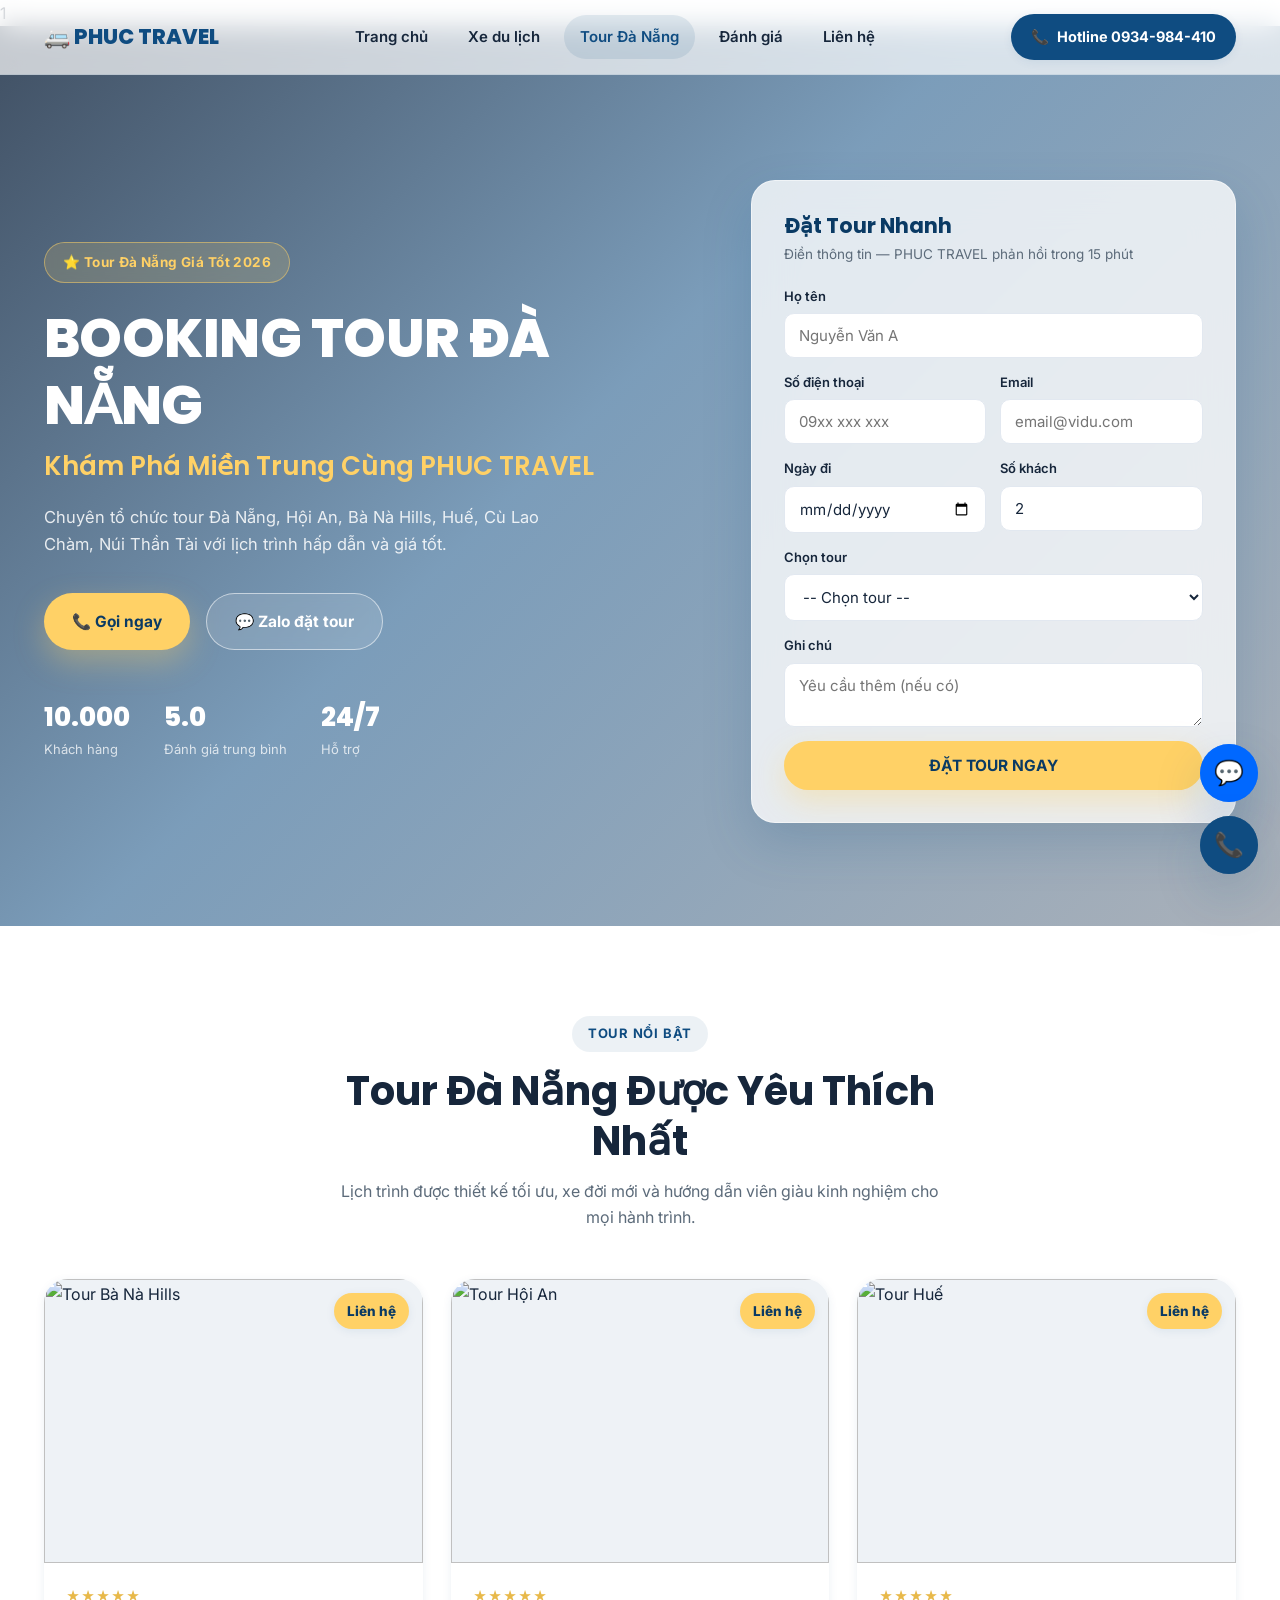
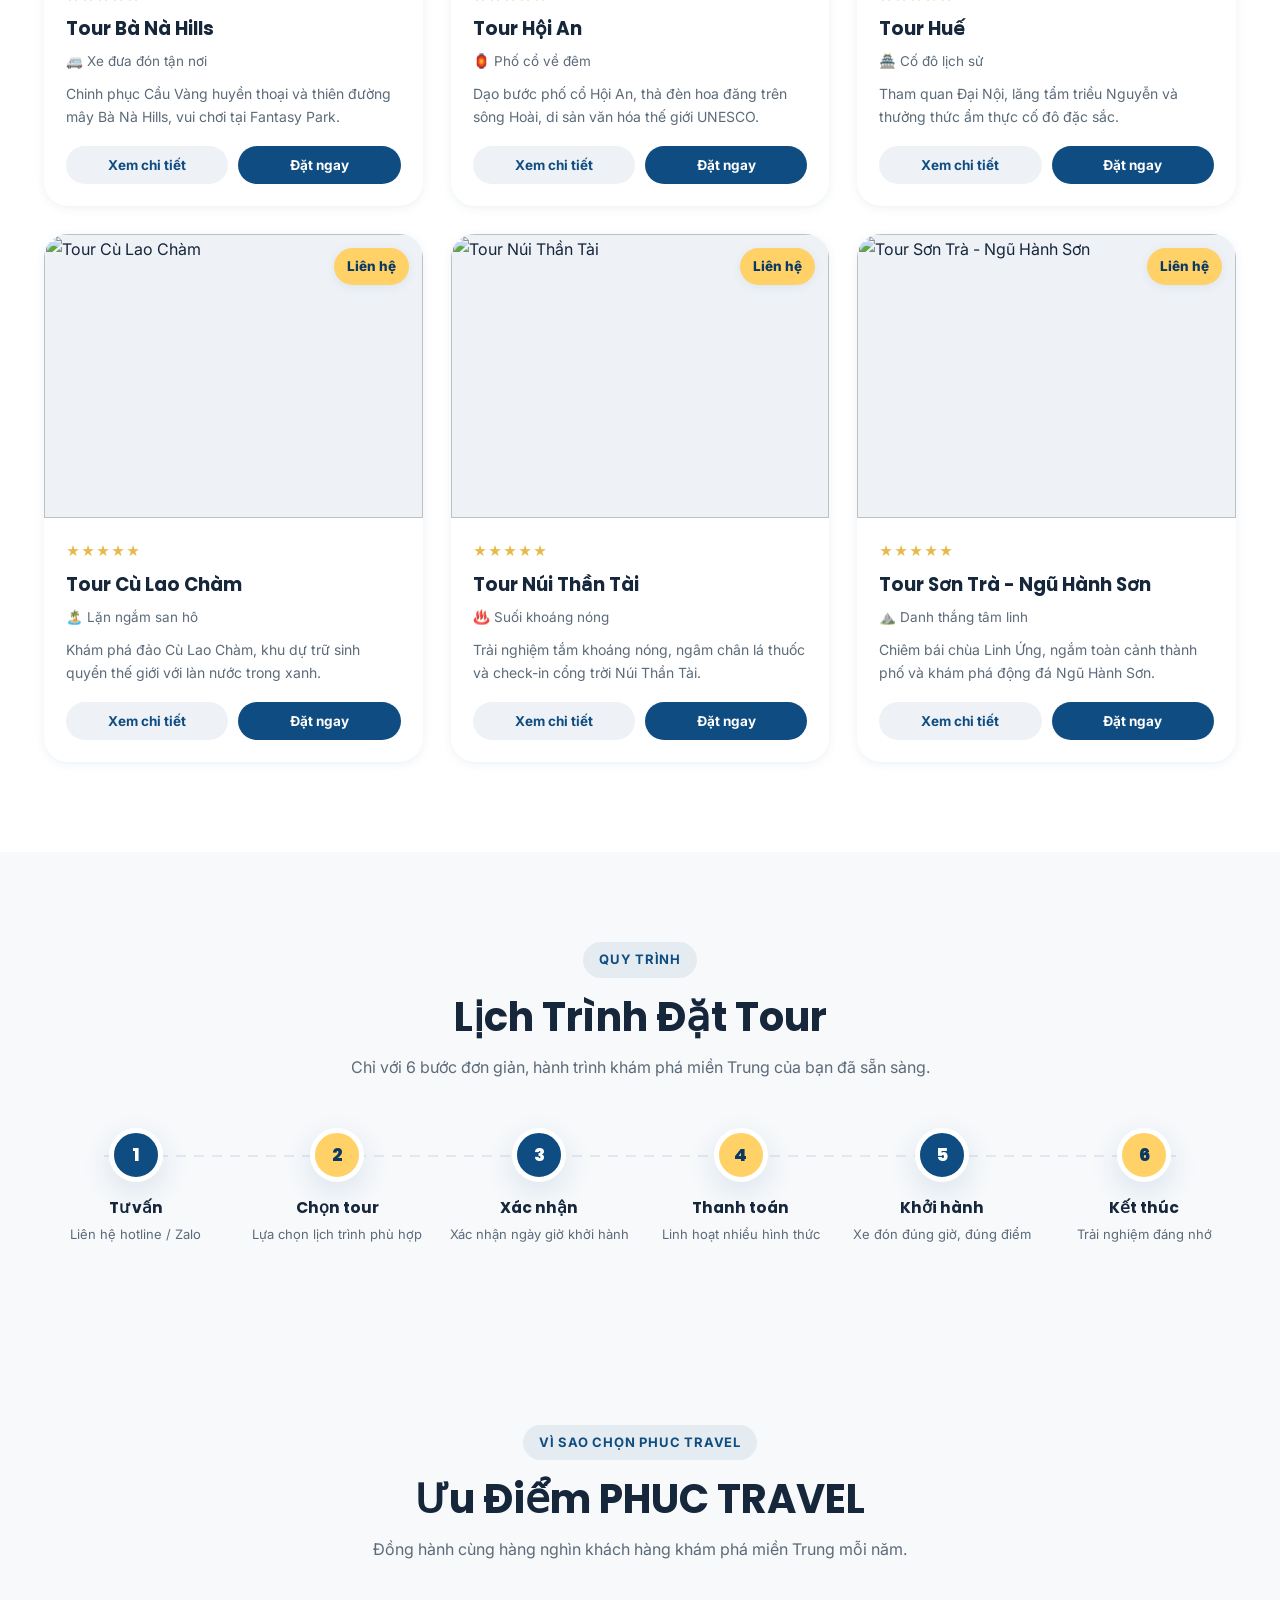
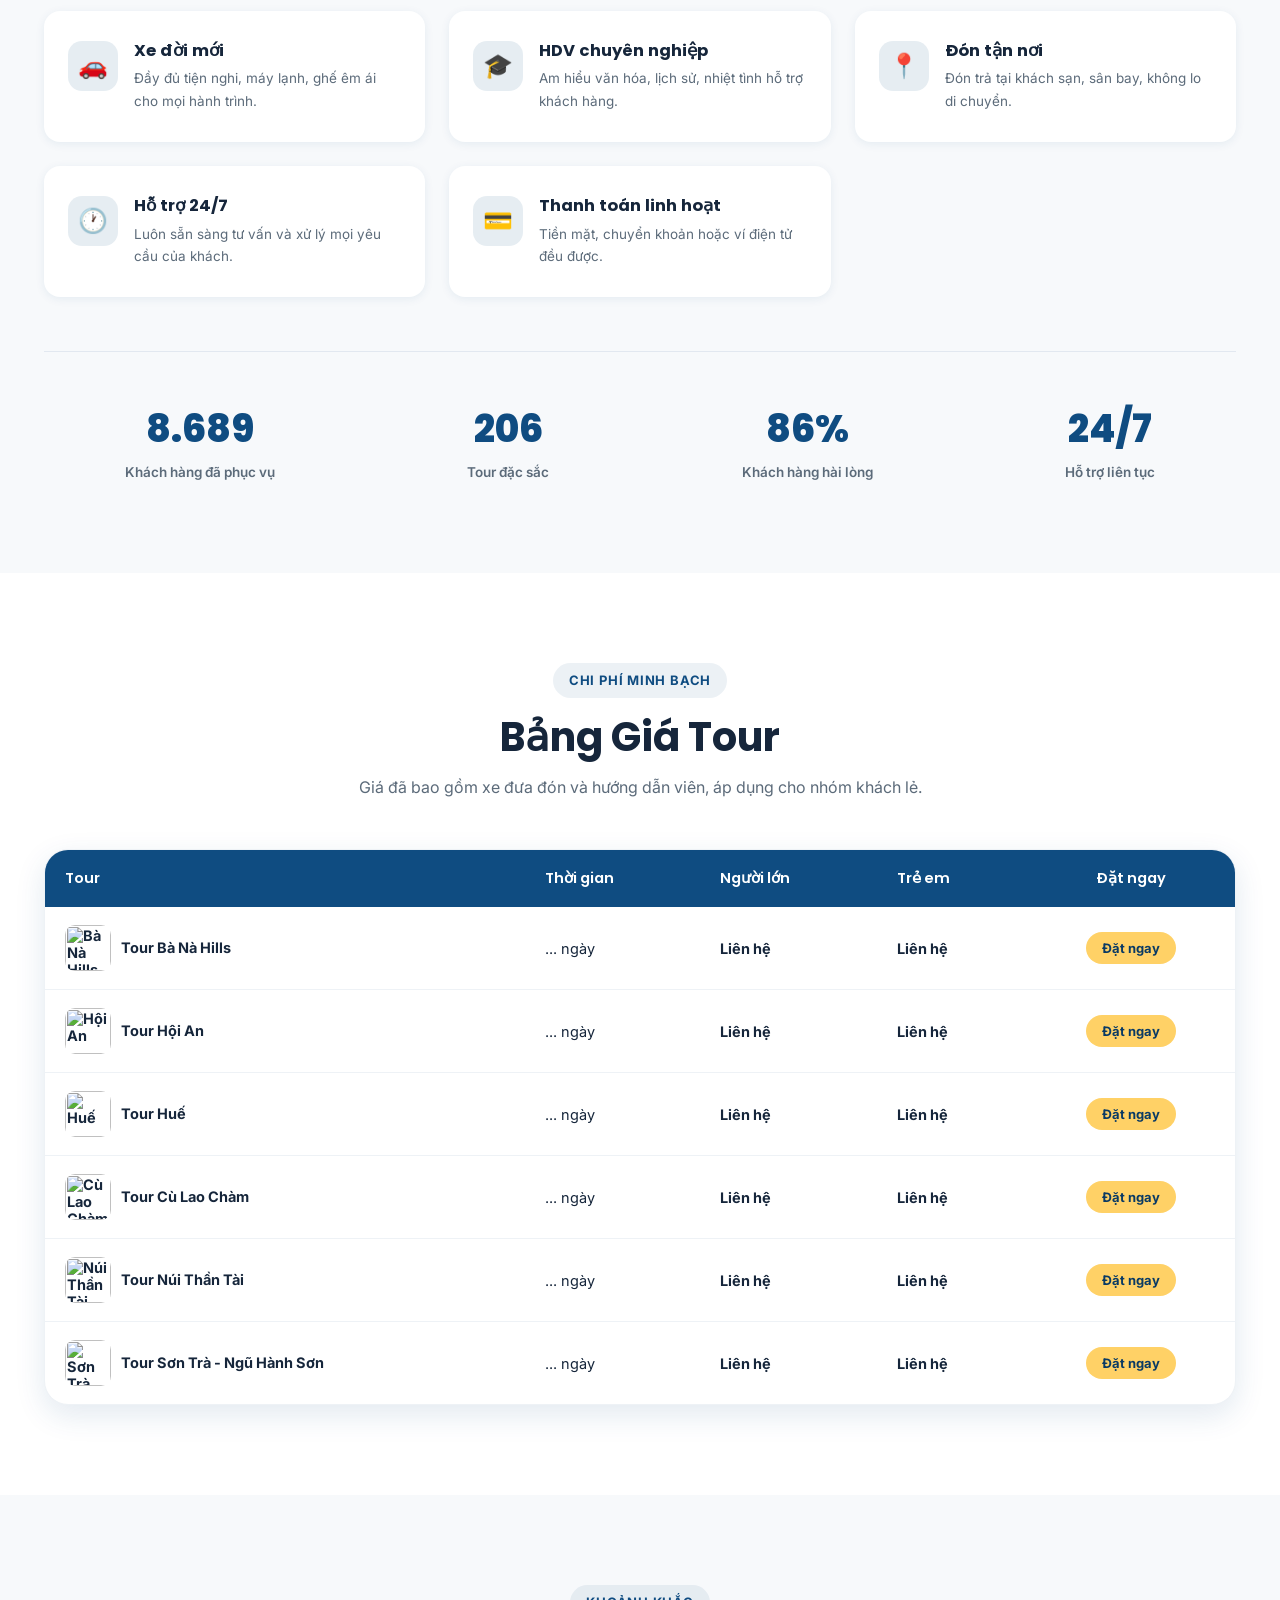
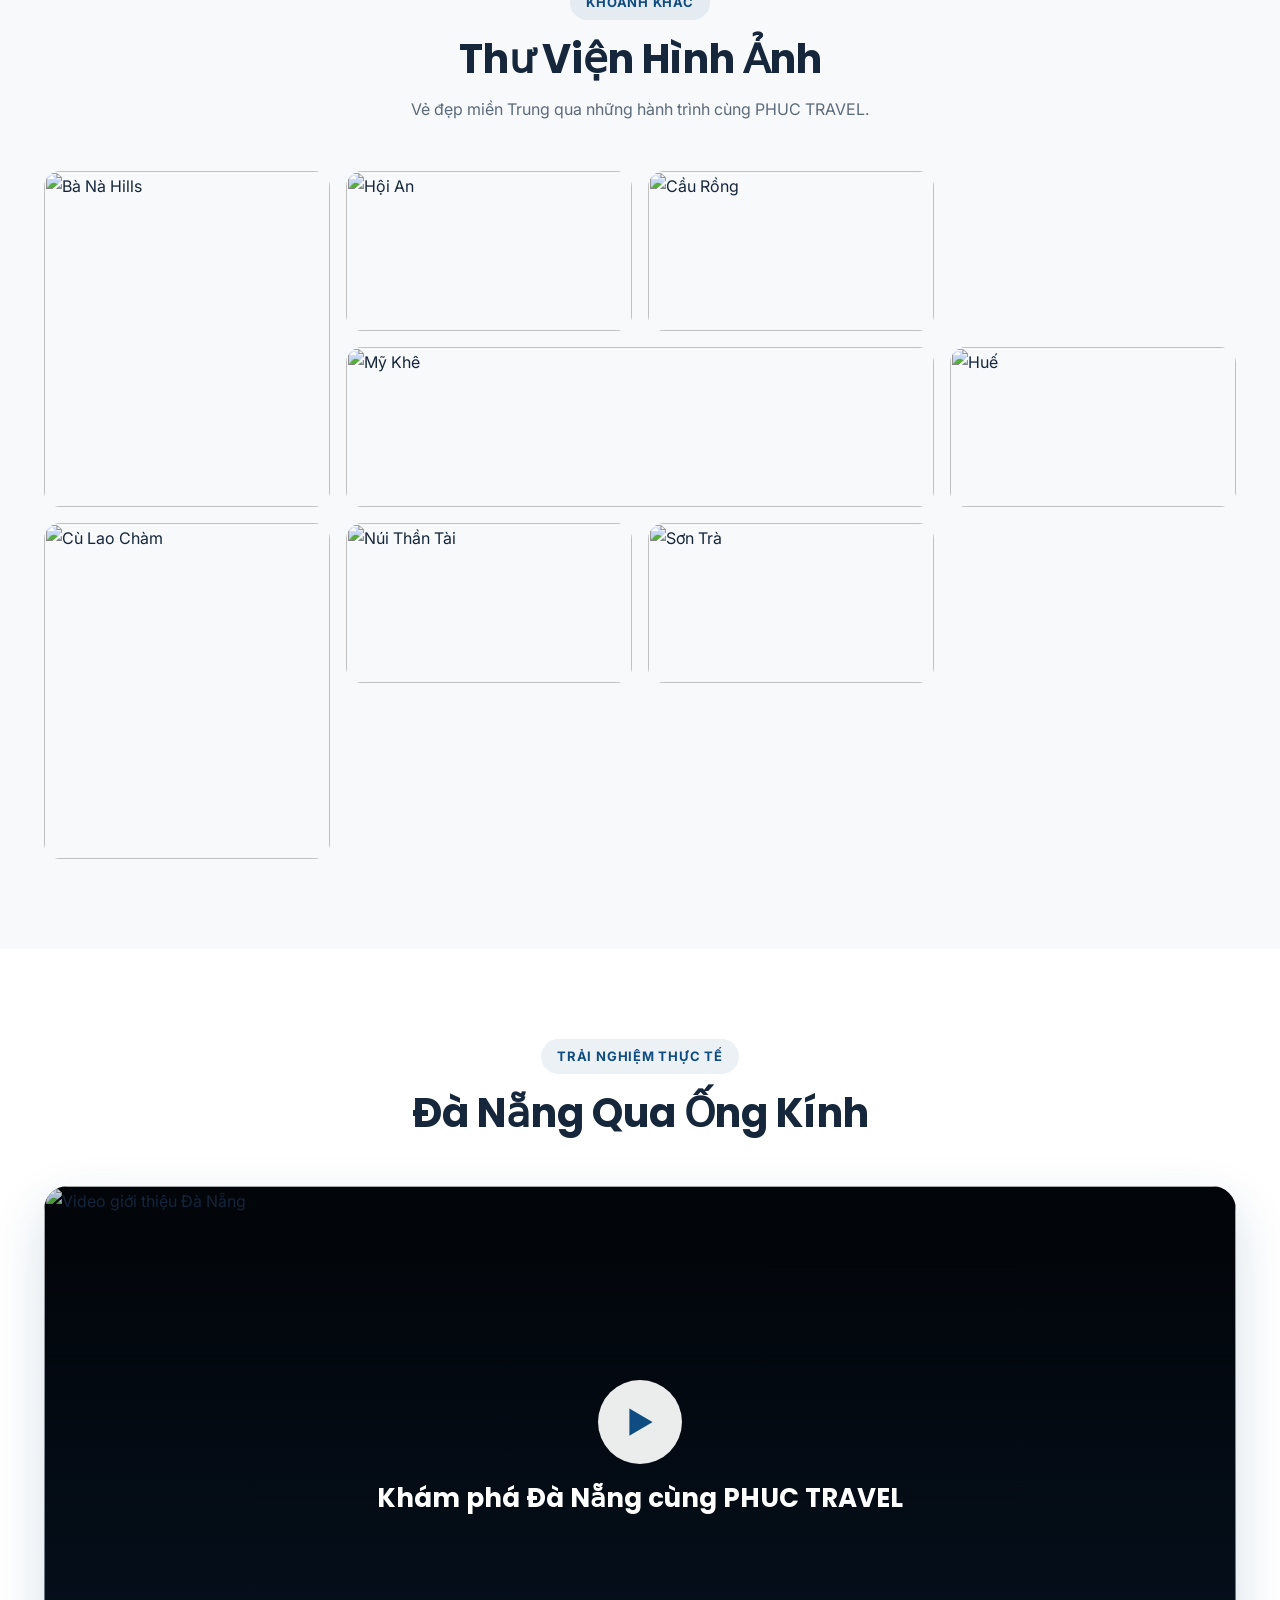
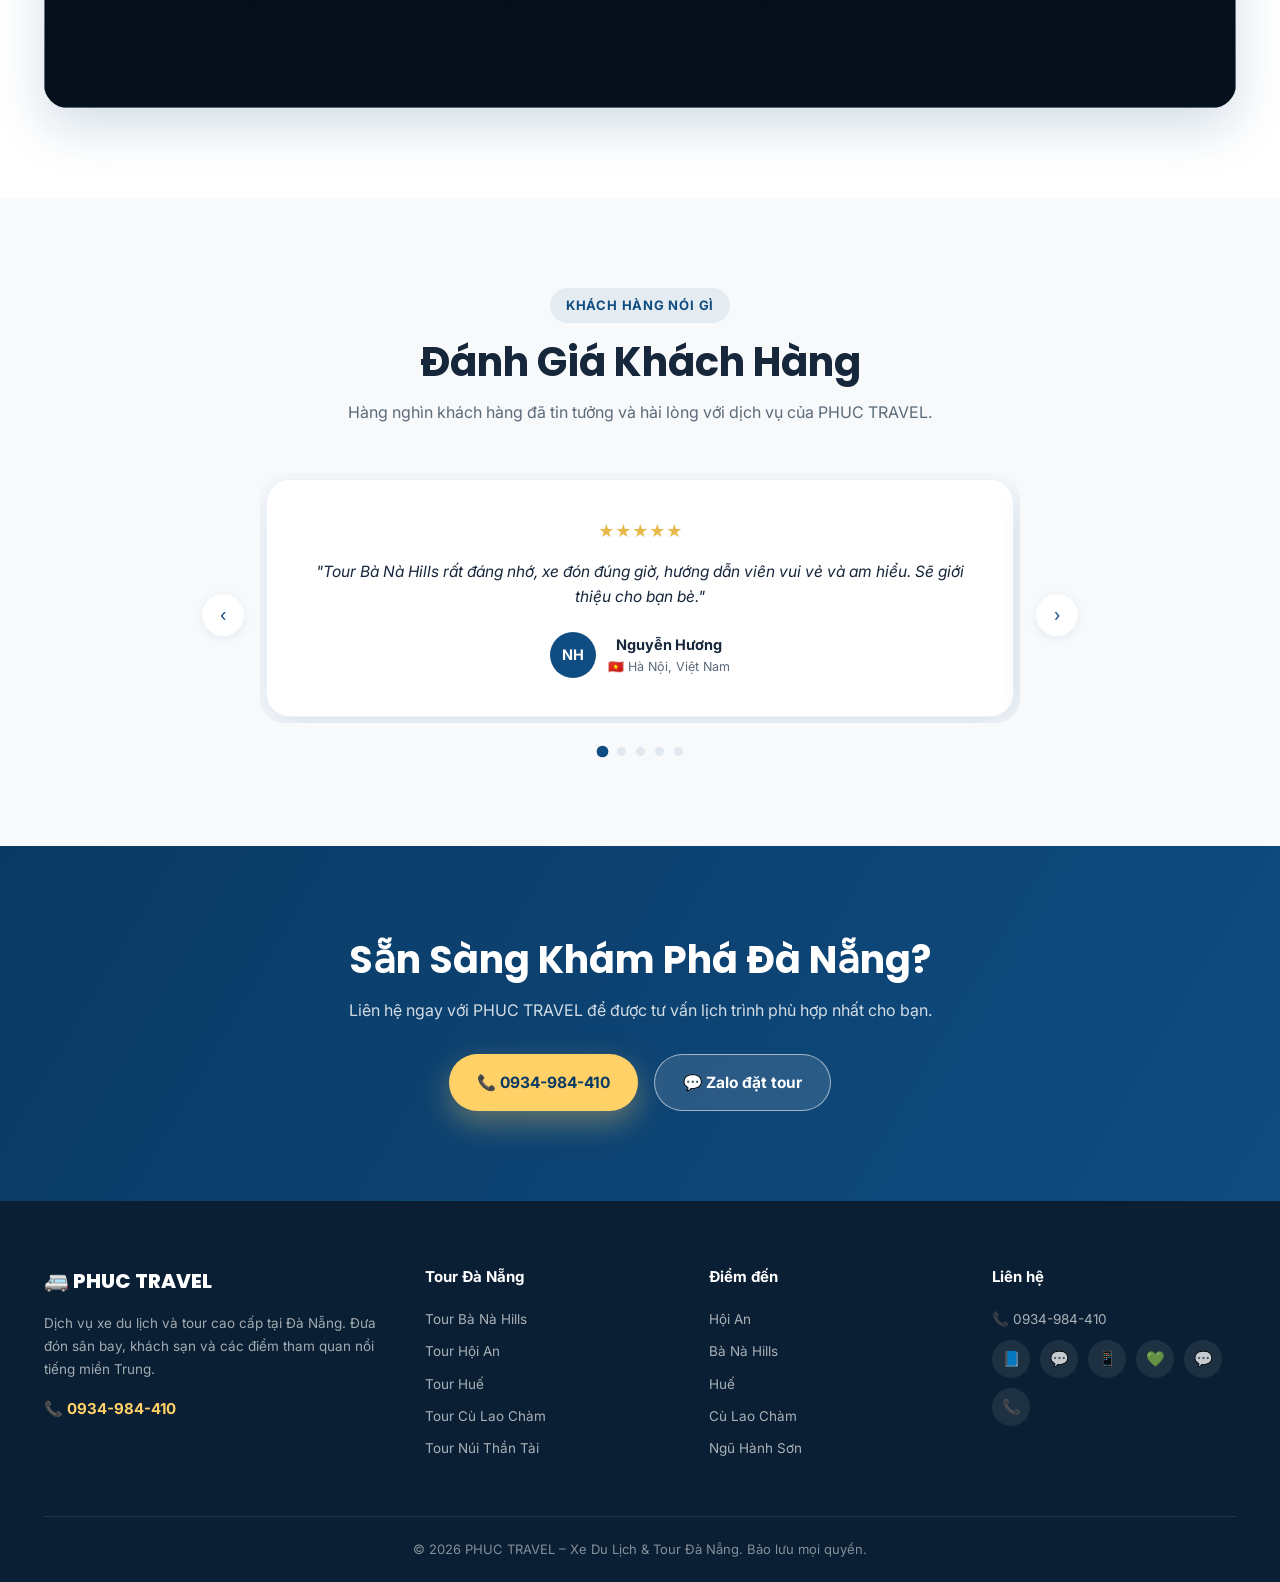
==== commit fac96af7: "Update booking-tour-da-nang.html" ====
--- a/booking-tour-da-nang.html
+++ b/booking-tour-da-nang.html
@@ -28,9 +28,8 @@
 <link href="https://fonts.googleapis.com/css2?family=Poppins:wght@500;600;700;800&family=Inter:wght@400;500;600;700&display=swap" rel="stylesheet">
 
 <!-- Favicon (emoji as data uri keeps single-file rule) -->
-
-
-<link rel="icon" href="data:image/svg+xml,<svg xmlns=%22http://www.w3.org/2000/svg%22 viewBox=%220 0 100 100%22><text y=%22.9em%22 font-size=%2290%22>🚐</text></svg>">
+<link rel="icon" type="image/png" sizes="48x48" href="/favicon.png">
+  <link rel="shortcut icon" href="/favicon.png">
 
 
 <!-- ============================= JSON-LD SCHEMA ============================= -->
@@ -44,7 +43,7 @@
       "name": "PHUC TRAVEL",
       "url": "https://phuctravel.com/",
       "logo": "https://phuctravel.com/logo.png",
-      "image": "https://images.unsplash.com/photo-1523482580672-f109ba8cb9be?w=1200&q=80",
+      "image": "https://d2e5ushqwiltxm.cloudfront.net/wp-content/uploads/sites/86/2020/02/18085024/dragon-bridge-and-firework-ph%C3%A1o-hoa-tr%C3%AAn-c%E1%BA%A7u-r%E1%BB%93ng-Danang-Discovery-4-famous-bridge-in-danang-Restaurant-near-me-dragon-bridge-history-a-new-iconic-image-of-danang.jpg",
       "telephone": "+84934984410",
       "priceRange": "$$",
       "address": {
@@ -246,7 +245,7 @@
   padding:140px 0 90px;position:relative;
   background:
     linear-gradient(135deg,rgba(10,30,55,.78) 0%,rgba(15,76,129,.55) 45%,rgba(10,30,55,.35) 100%),
-    url('https://images.unsplash.com/photo-1523482580672-f109ba8cb9be?w=1800&q=80') center/cover no-repeat;
+    url('https://d2e5ushqwiltxm.cloudfront.net/wp-content/uploads/sites/86/2020/02/18085024/dragon-bridge-and-firework-ph%C3%A1o-hoa-tr%C3%AAn-c%E1%BA%A7u-r%E1%BB%93ng-Danang-Discovery-4-famous-bridge-in-danang-Restaurant-near-me-dragon-bridge-history-a-new-iconic-image-of-danang.jpg') center/cover no-repeat;
 }
 .hero-grid{display:grid;grid-template-columns:1.15fr .85fr;gap:50px;align-items:center;}
 .hero-badge{
@@ -690,7 +689,7 @@
           </div>
           <div class="form-row">
             <label for="qf-guests">Số khách</label>
-            <input type="number" id="qf-guests" name="guests" min="1" value="2" max="6" required>
+            <input type="number" id="qf-guests" name="guests" min="1" value="2" required>
           </div>
         </div>
         <div class="form-row">
@@ -1197,18 +1196,104 @@
 
   /* ---------------- Quick booking form ---------------- */
   var quickForm = document.getElementById('quickBookingForm');
-  quickForm.addEventListener('submit', function(e){
-    e.preventDefault();
-    var name = document.getElementById('qf-name').value.trim();
-    var tour = document.getElementById('qf-tour').value;
-    if(!name || !tour){
-      showToast('Thiếu thông tin', 'Vui lòng điền họ tên và chọn tour.');
-      return;
+
+quickForm.addEventListener('submit', async function (e) {
+
+  e.preventDefault();
+
+  var name = document.getElementById('qf-name').value.trim();
+  var phone = document.getElementById('qf-phone').value.trim();
+  var email = document.getElementById('qf-email').value.trim();
+  var date = document.getElementById('qf-date').value;
+  var guests = document.getElementById('qf-guests').value;
+  var tour = document.getElementById('qf-tour').value;
+  var note = document.getElementById('qf-note').value.trim();
+
+  // Kiểm tra dữ liệu
+  if (!name || !phone || !tour) {
+    showToast(
+      'Thiếu thông tin',
+      'Vui lòng nhập Họ tên, Số điện thoại và chọn Tour.'
+    );
+    return;
+  }
+
+  // ====== THAY BẰNG THÔNG TIN CỦA BẠN ======
+  const BOT_TOKEN = "8863069785:AAFcKvgzMUUUOc1bWtNQuhgGSEn5vmtZUgs";
+  const CHAT_ID = "7286561986";
+
+  // Nội dung gửi về Telegram
+  const message = `
+🚐 ĐƠN ĐẶT TOUR MỚI - PHUC TRAVEL
+
+👤 Họ tên: ${name}
+
+📞 Số điện thoại: ${phone}
+
+📧 Email: ${email}
+
+🌴 Tour đã chọn: ${tour}
+
+📅 Ngày đi: ${date}
+
+👨‍👩‍👩‍👧 Số khách: ${guests}
+
+📝 Ghi chú:
+${note}
+
+🌐 Gửi từ website PHUC TRAVEL
+`;
+
+  try {
+
+    const response = await fetch(
+      `https://api.telegram.org/bot8863069785:AAFcKvgzMUUUOc1bWtNQuhgGSEn5vmtZUgs/sendMessage`,
+      {
+        method: "POST",
+        headers: {
+          "Content-Type": "application/json"
+        },
+        body: JSON.stringify({
+          chat_id: CHAT_ID,
+          text: message
+        })
+      }
+    );
+
+    const result = await response.json();
+
+    if (result.ok) {
+
+      showToast(
+        'Đặt tour thành công!',
+        'PHUC TRAVEL sẽ liên hệ lại trong vòng 15 phút.'
+      );
+
+      quickForm.reset();
+
+    } else {
+
+      showToast(
+        'Lỗi',
+        'Không gửi được thông tin.'
+      );
+
+      console.log(result);
+
     }
-    // Trong thực tế: gửi dữ liệu form về server / CRM tại đây (fetch / AJAX).
-    showToast('Đặt tour thành công!', 'PHUC TRAVEL sẽ liên hệ lại trong 15 phút. Hotline: 0934-984-410');
-    quickForm.reset();
-  });
+
+  } catch (error) {
+
+    console.error(error);
+
+    showToast(
+      'Lỗi kết nối',
+      'Không thể kết nối tới Telegram.'
+    );
+
+  }
+
+});
 
   /* Đặt tour nhanh từ card / bảng giá: cuộn tới form + chọn sẵn tour */
   window.bookTour = function(tourName){
@@ -1335,4 +1420,4 @@
 })();
 </script>
 </body>
-</html>+</html>
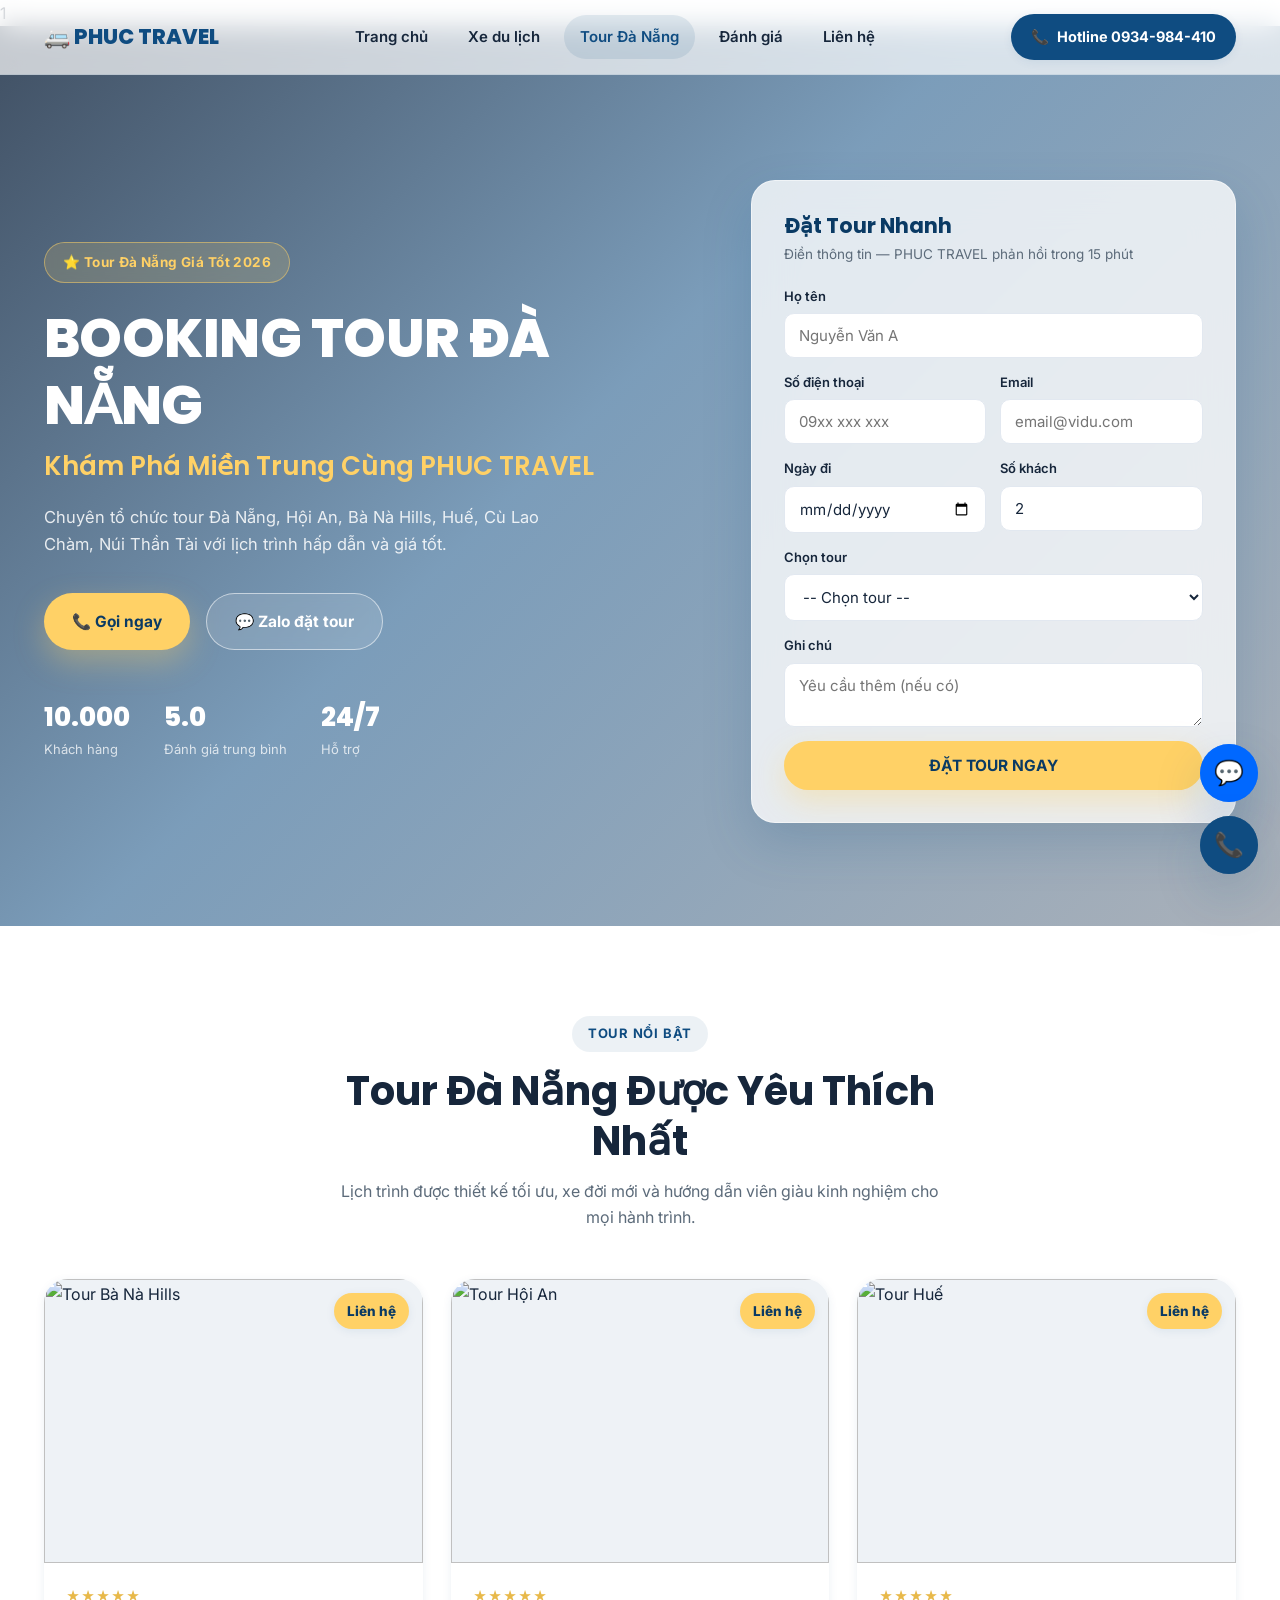
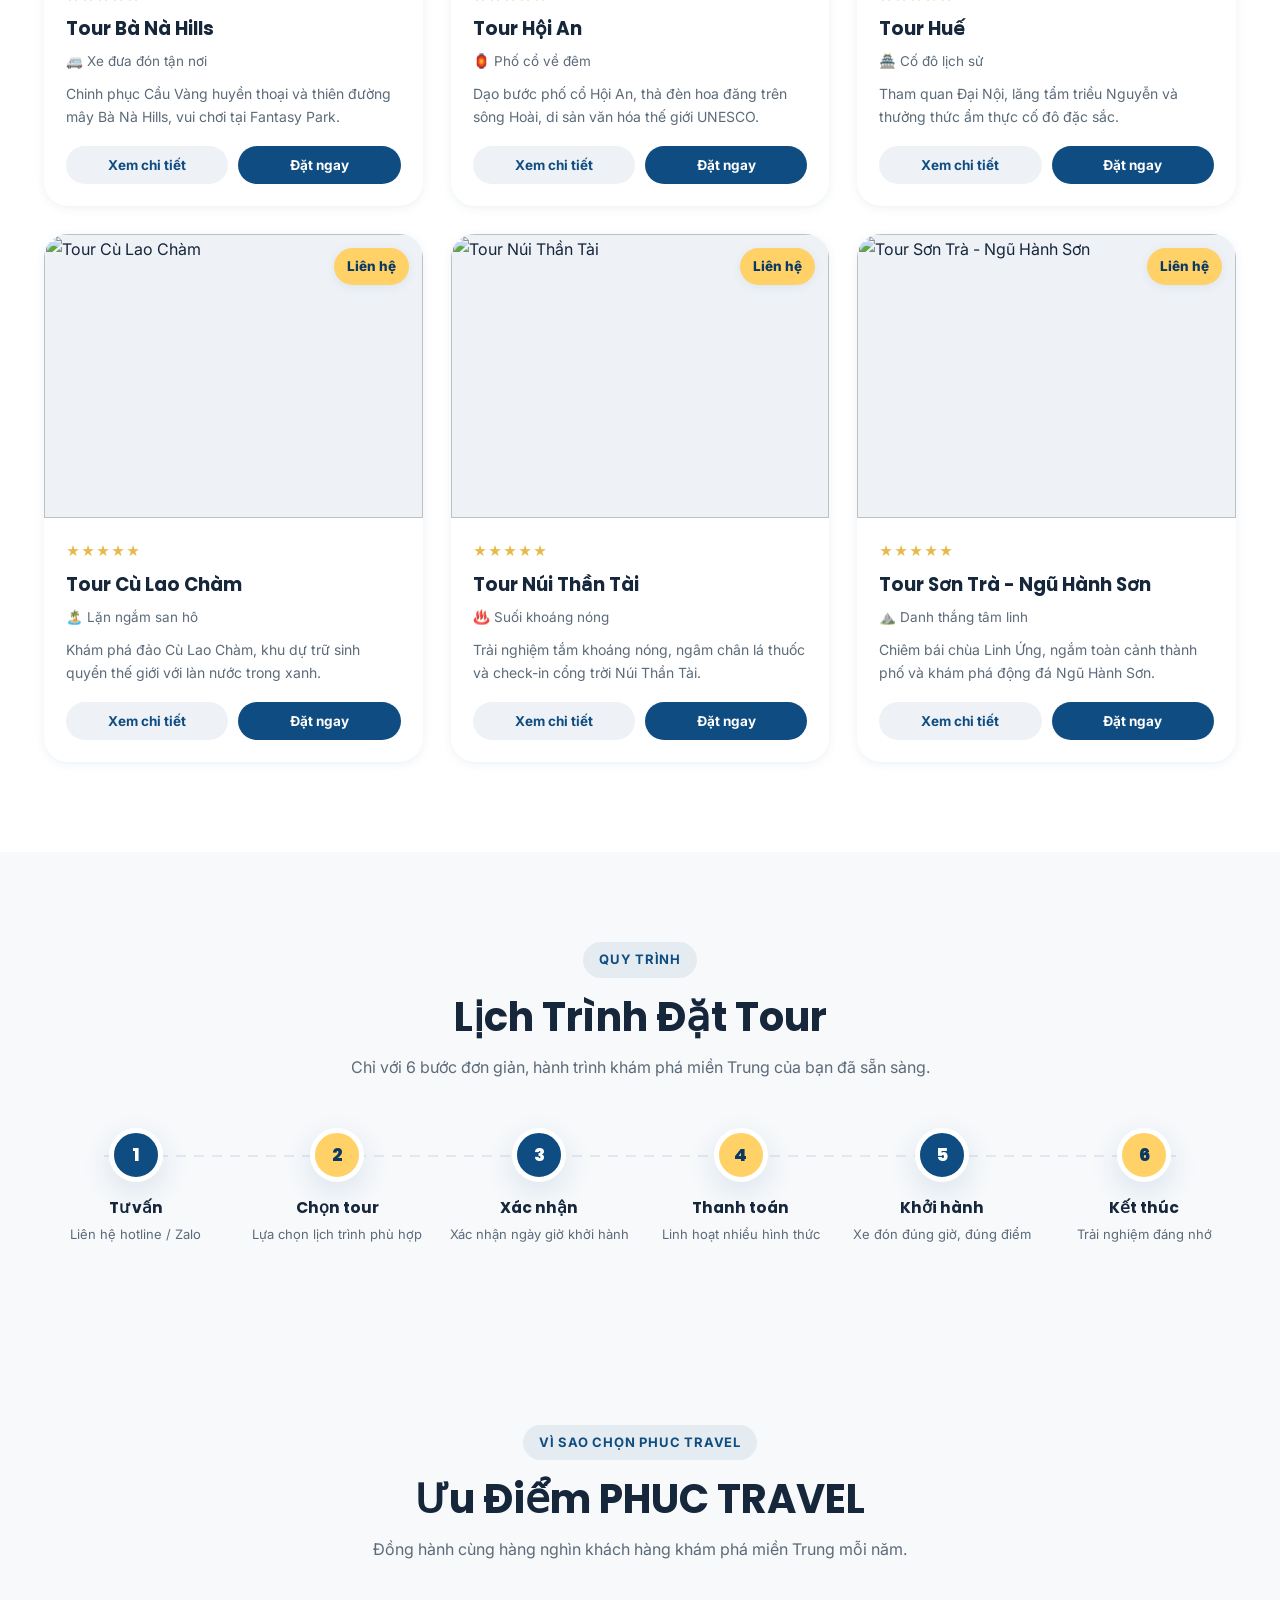
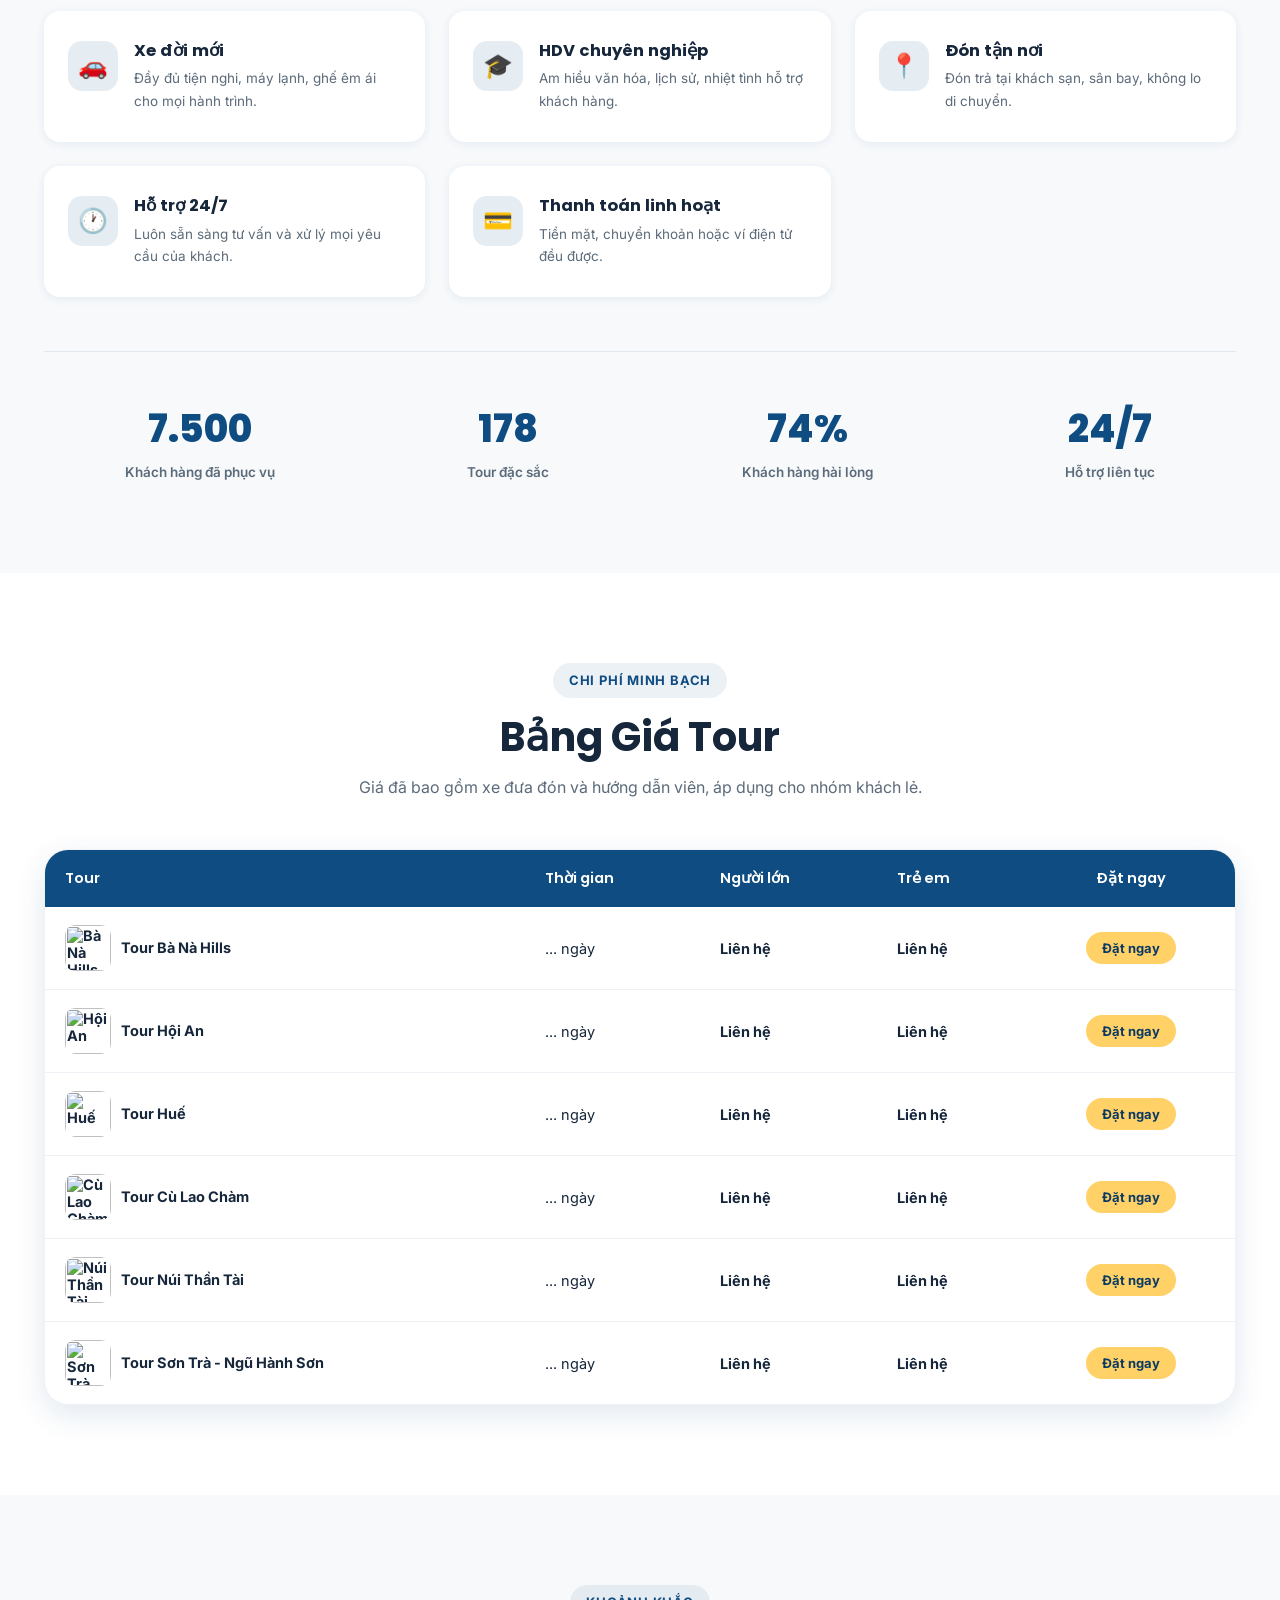
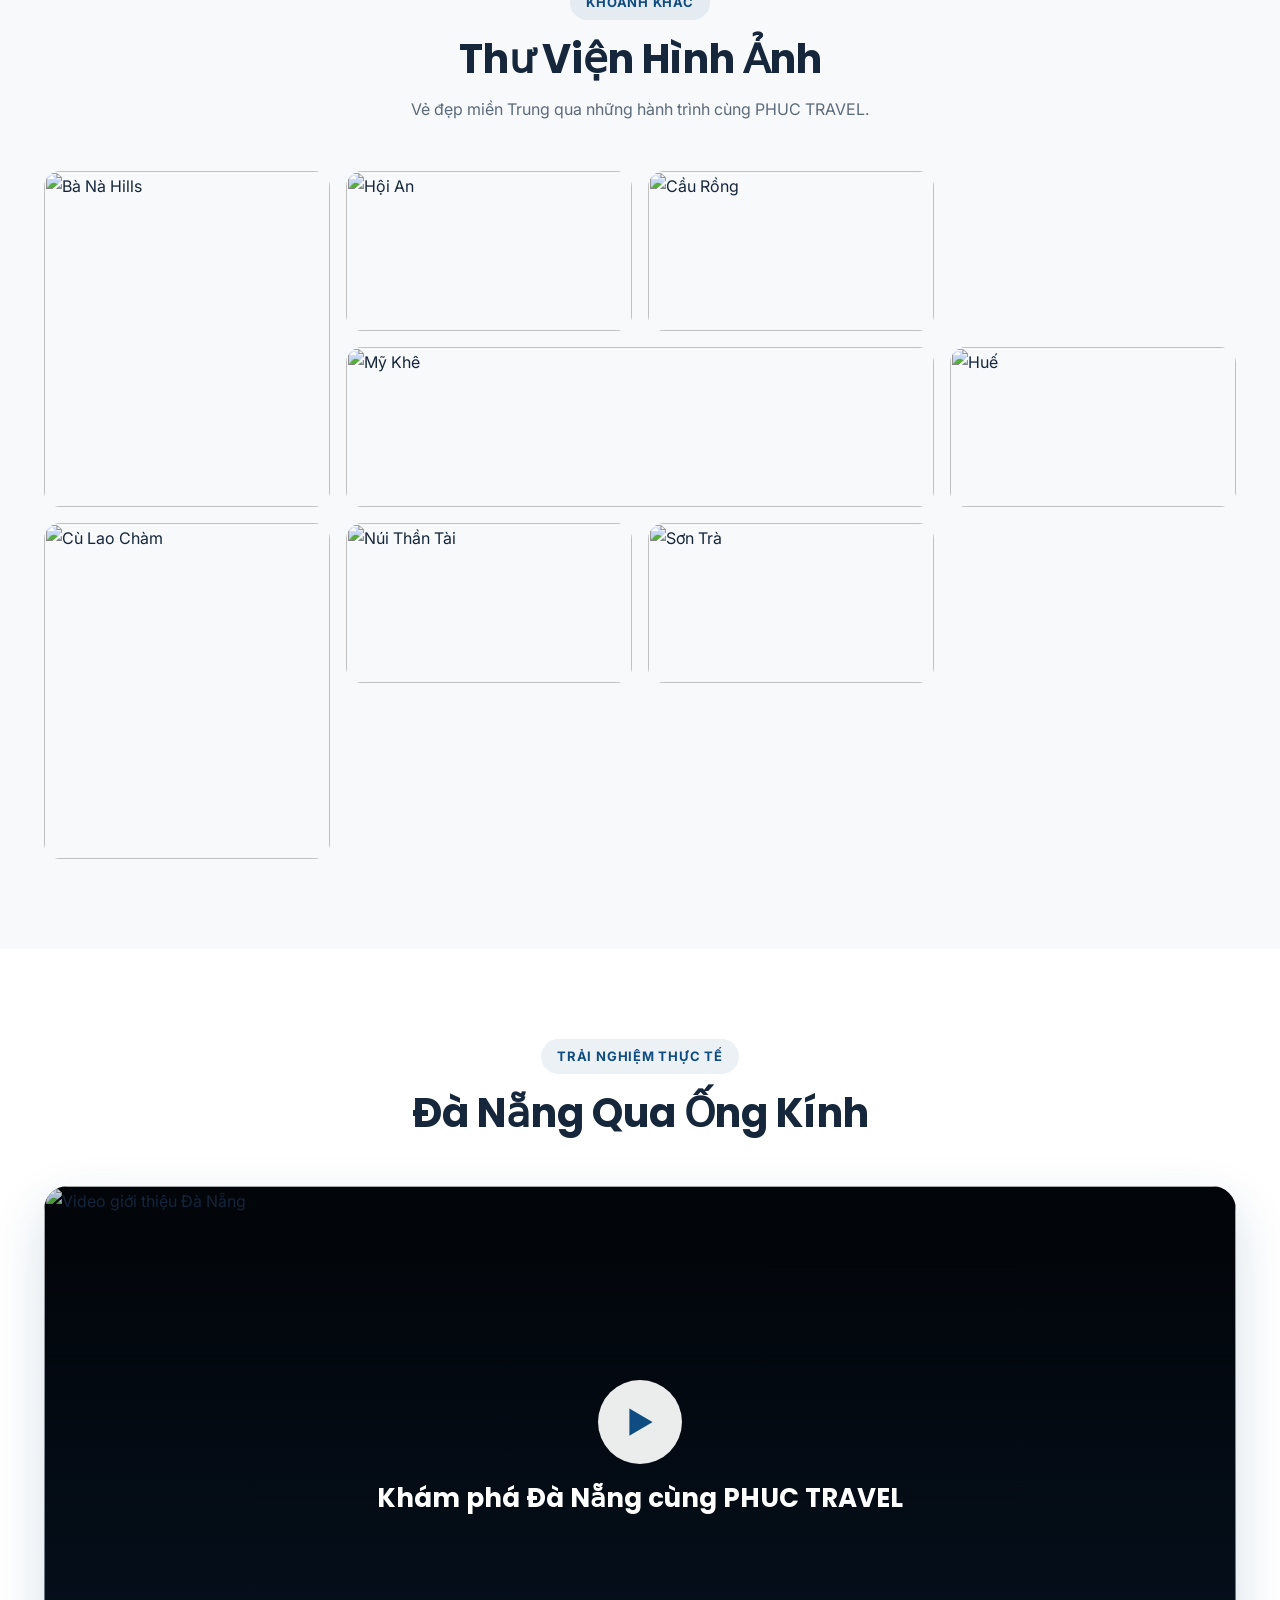
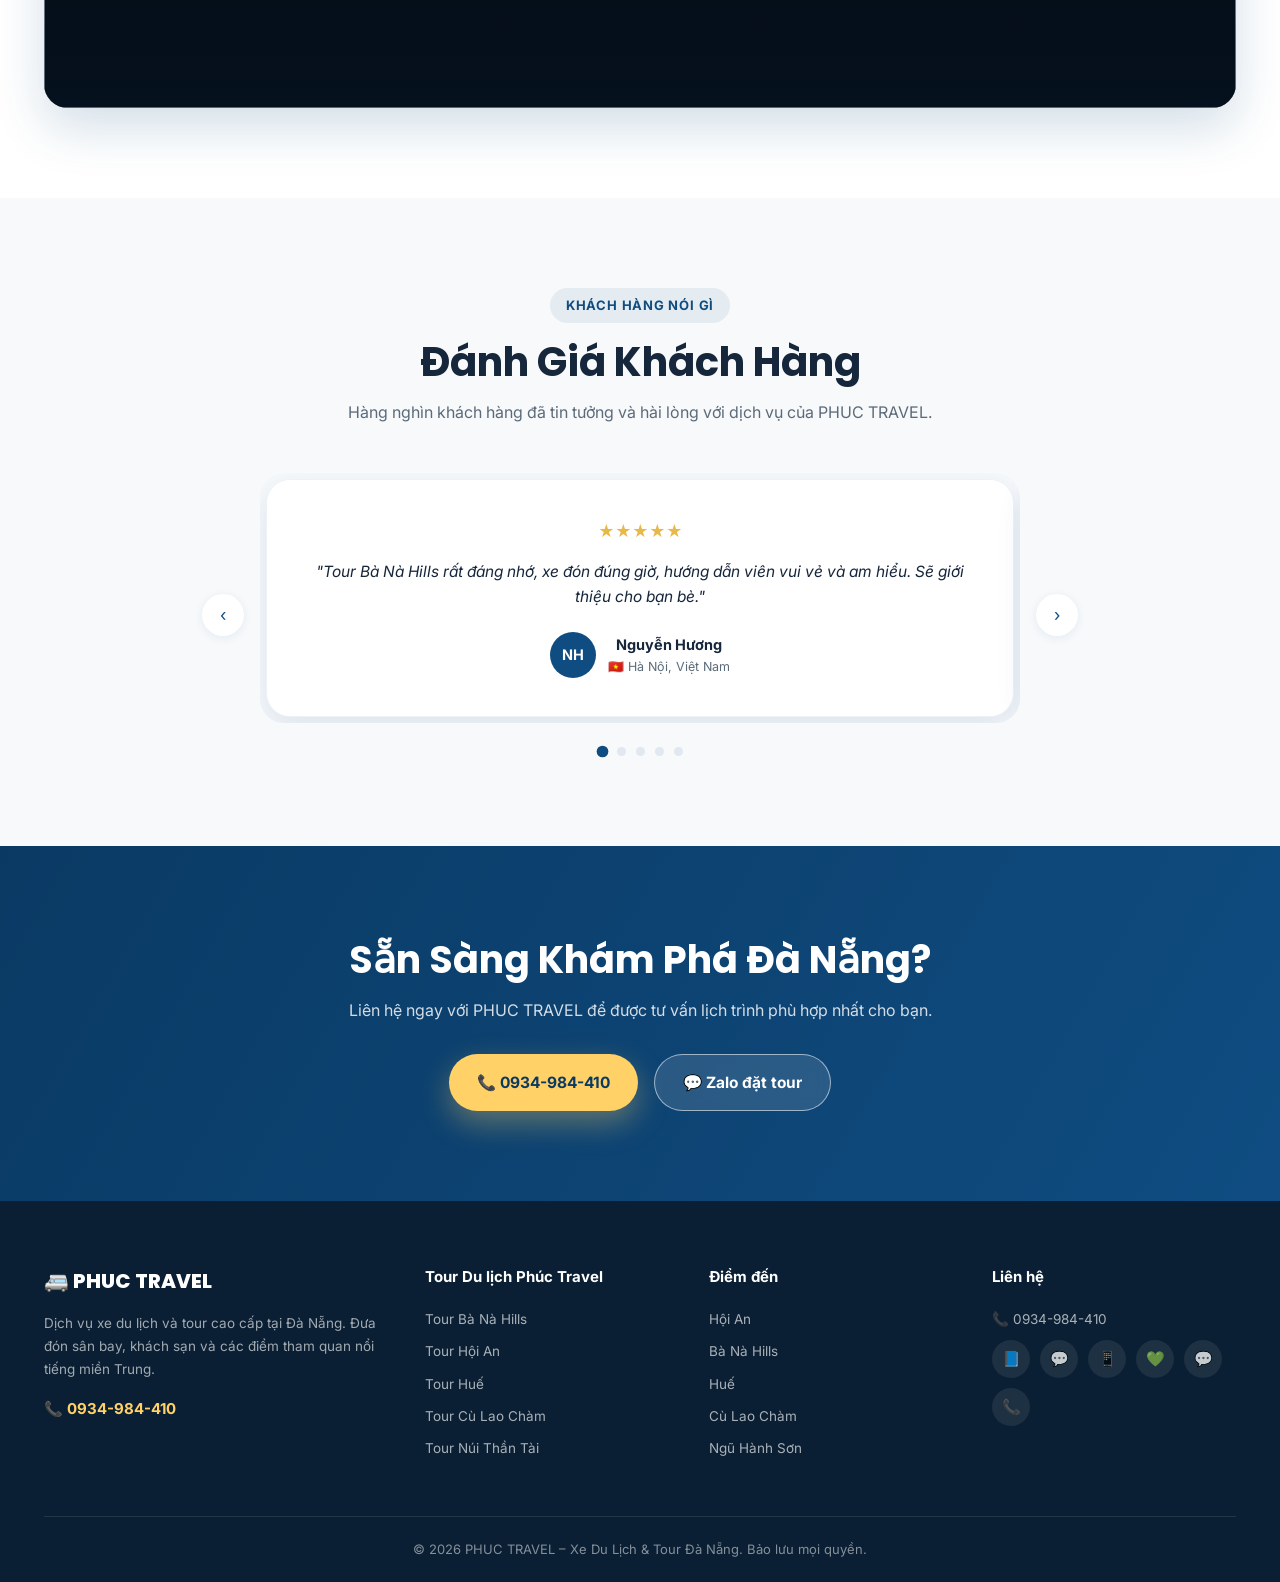
==== commit b77e8a72: "Update booking-tour-da-nang.html" ====
--- a/booking-tour-da-nang.html
+++ b/booking-tour-da-nang.html
@@ -28,8 +28,9 @@
 <link href="https://fonts.googleapis.com/css2?family=Poppins:wght@500;600;700;800&family=Inter:wght@400;500;600;700&display=swap" rel="stylesheet">
 
 <!-- Favicon (emoji as data uri keeps single-file rule) -->
-<link rel="icon" type="image/png" sizes="48x48" href="/favicon.png">
-  <link rel="shortcut icon" href="/favicon.png">
+
+
+<link rel="icon" href="data:image/svg+xml,<svg xmlns=%22http://www.w3.org/2000/svg%22 viewBox=%220 0 100 100%22><text y=%22.9em%22 font-size=%2290%22>🚐</text></svg>">
 
 
 <!-- ============================= JSON-LD SCHEMA ============================= -->
@@ -43,7 +44,7 @@
       "name": "PHUC TRAVEL",
       "url": "https://phuctravel.com/",
       "logo": "https://phuctravel.com/logo.png",
-      "image": "https://d2e5ushqwiltxm.cloudfront.net/wp-content/uploads/sites/86/2020/02/18085024/dragon-bridge-and-firework-ph%C3%A1o-hoa-tr%C3%AAn-c%E1%BA%A7u-r%E1%BB%93ng-Danang-Discovery-4-famous-bridge-in-danang-Restaurant-near-me-dragon-bridge-history-a-new-iconic-image-of-danang.jpg",
+      "image": "https://images.unsplash.com/photo-1523482580672-f109ba8cb9be?w=1200&q=80",
       "telephone": "+84934984410",
       "priceRange": "$$",
       "address": {
@@ -1057,23 +1058,23 @@
         <a href="tel:0934984410" class="footer-hotline">📞 0934-984-410</a>
       </div>
       <div class="footer-col">
-        <h5>Tour Đà Nẵng</h5>
+        <h5>Tour Du lịch Phúc Travel</h5>
         <ul>
-          <li><a href="#tours">Tour Bà Nà Hills</a></li>
-          <li><a href="#tours">Tour Hội An</a></li>
-          <li><a href="#tours">Tour Huế</a></li>
-          <li><a href="#tours">Tour Cù Lao Chàm</a></li>
-          <li><a href="#tours">Tour Núi Thần Tài</a></li>
+          <li><a href="https://phuctravel.com/tour-ba-na.html">Tour Bà Nà Hills</a></li>
+          <li><a href="https://phuctravel.com/tour-hoi-an.html">Tour Hội An</a></li>
+          <li><a href="https://phuctravel.com/tour-hue.html">Tour Huế</a></li>
+          <li><a href="https://phuctravel.com/tour-cu-lao-cham.html">Tour Cù Lao Chàm</a></li>
+          <li><a href="https://phuctravel.com/tour-nui-than-tai.html">Tour Núi Thần Tài</a></li>
         </ul>
       </div>
       <div class="footer-col">
         <h5>Điểm đến</h5>
         <ul>
-          <li><a href="https://phuctravel.com/#destinations">Hội An</a></li>
-          <li><a href="https://phuctravel.com/#destinations">Bà Nà Hills</a></li>
-          <li><a href="https://phuctravel.com/#destinations">Huế</a></li>
-          <li><a href="https://phuctravel.com/#destinations">Cù Lao Chàm</a></li>
-          <li><a href="https://phuctravel.com/#destinations">Ngũ Hành Sơn</a></li>
+          <li><a href="https://phuctravel.com/hoian.html">Hội An</a></li>
+          <li><a href="https://phuctravel.com/bana.html">Bà Nà Hills</a></li>
+          <li><a href="https://phuctravel.com/hue.html">Huế</a></li>
+          <li><a href="https://phuctravel.com/culaocham.html">Cù Lao Chàm</a></li>
+          <li><a href="https://phuctravel.com/nuithantai.html">Ngũ Hành Sơn</a></li>
         </ul>
       </div>
       <div class="footer-col">
